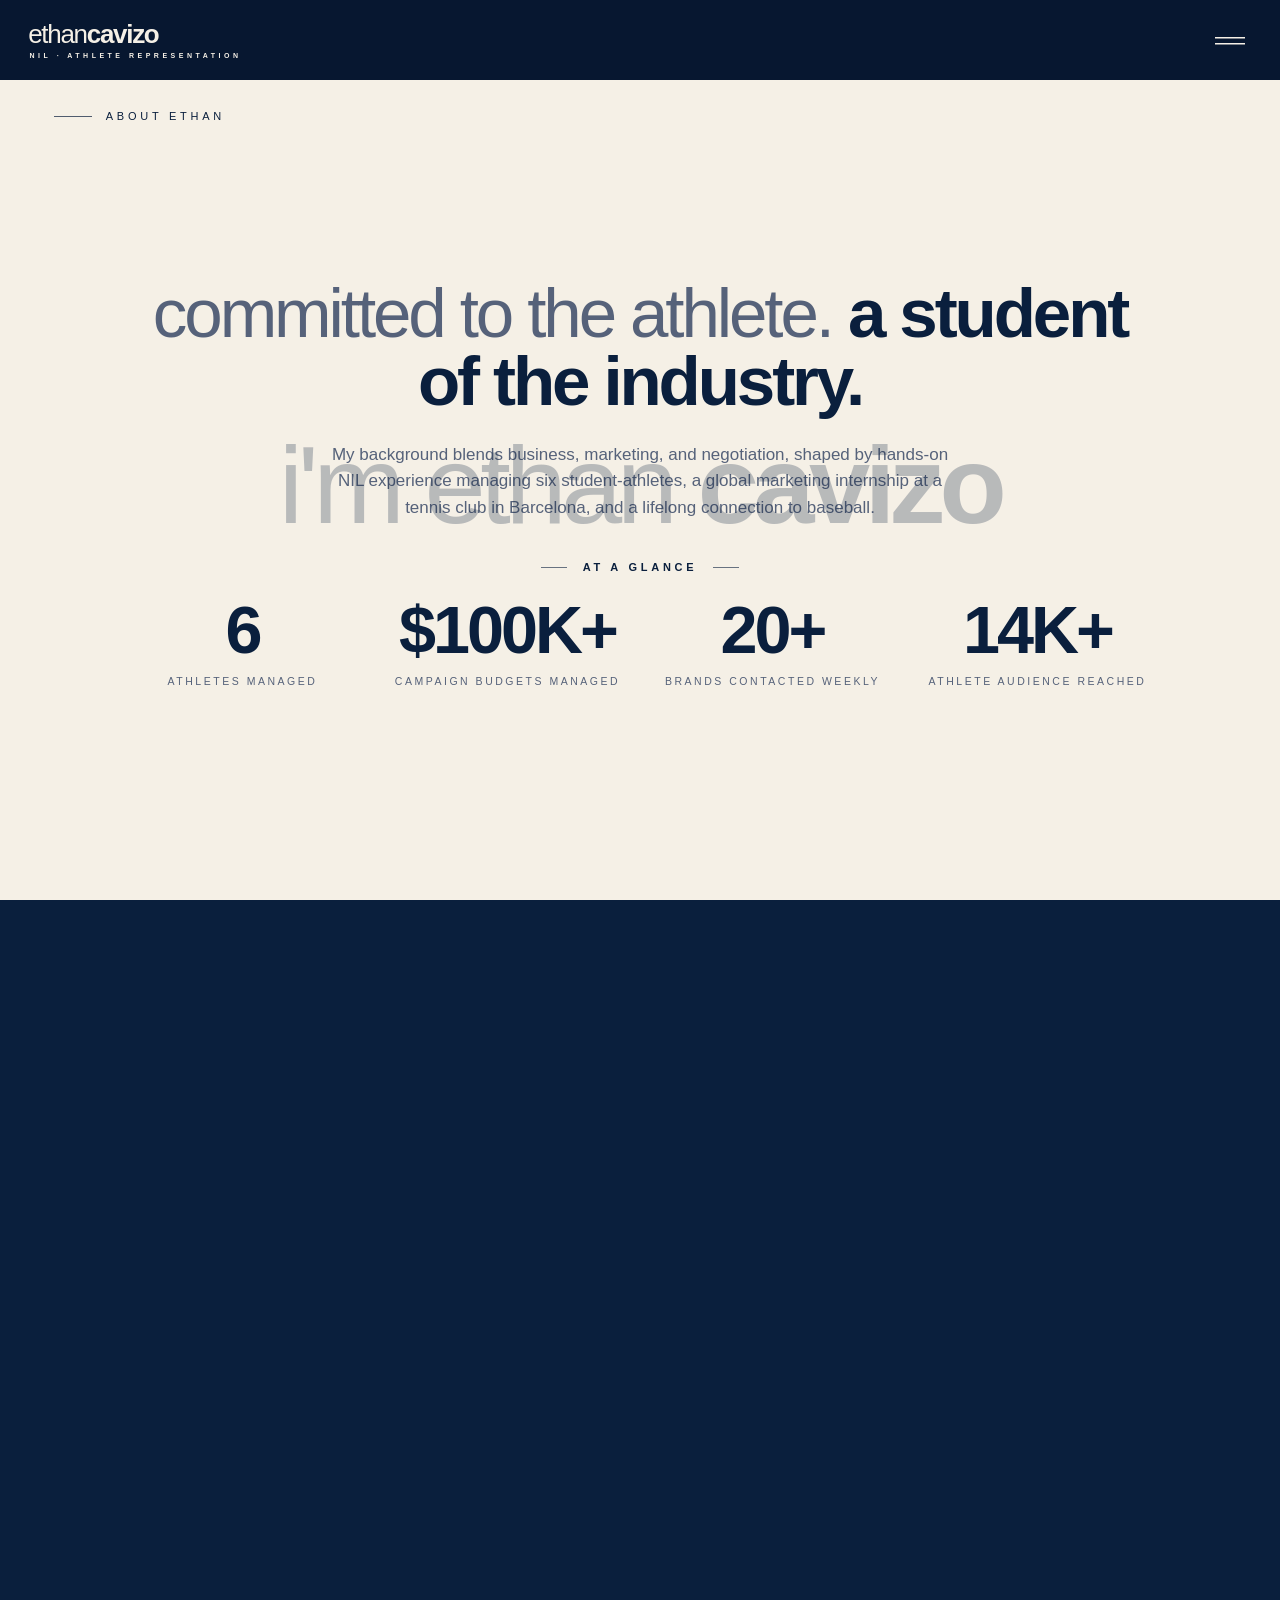
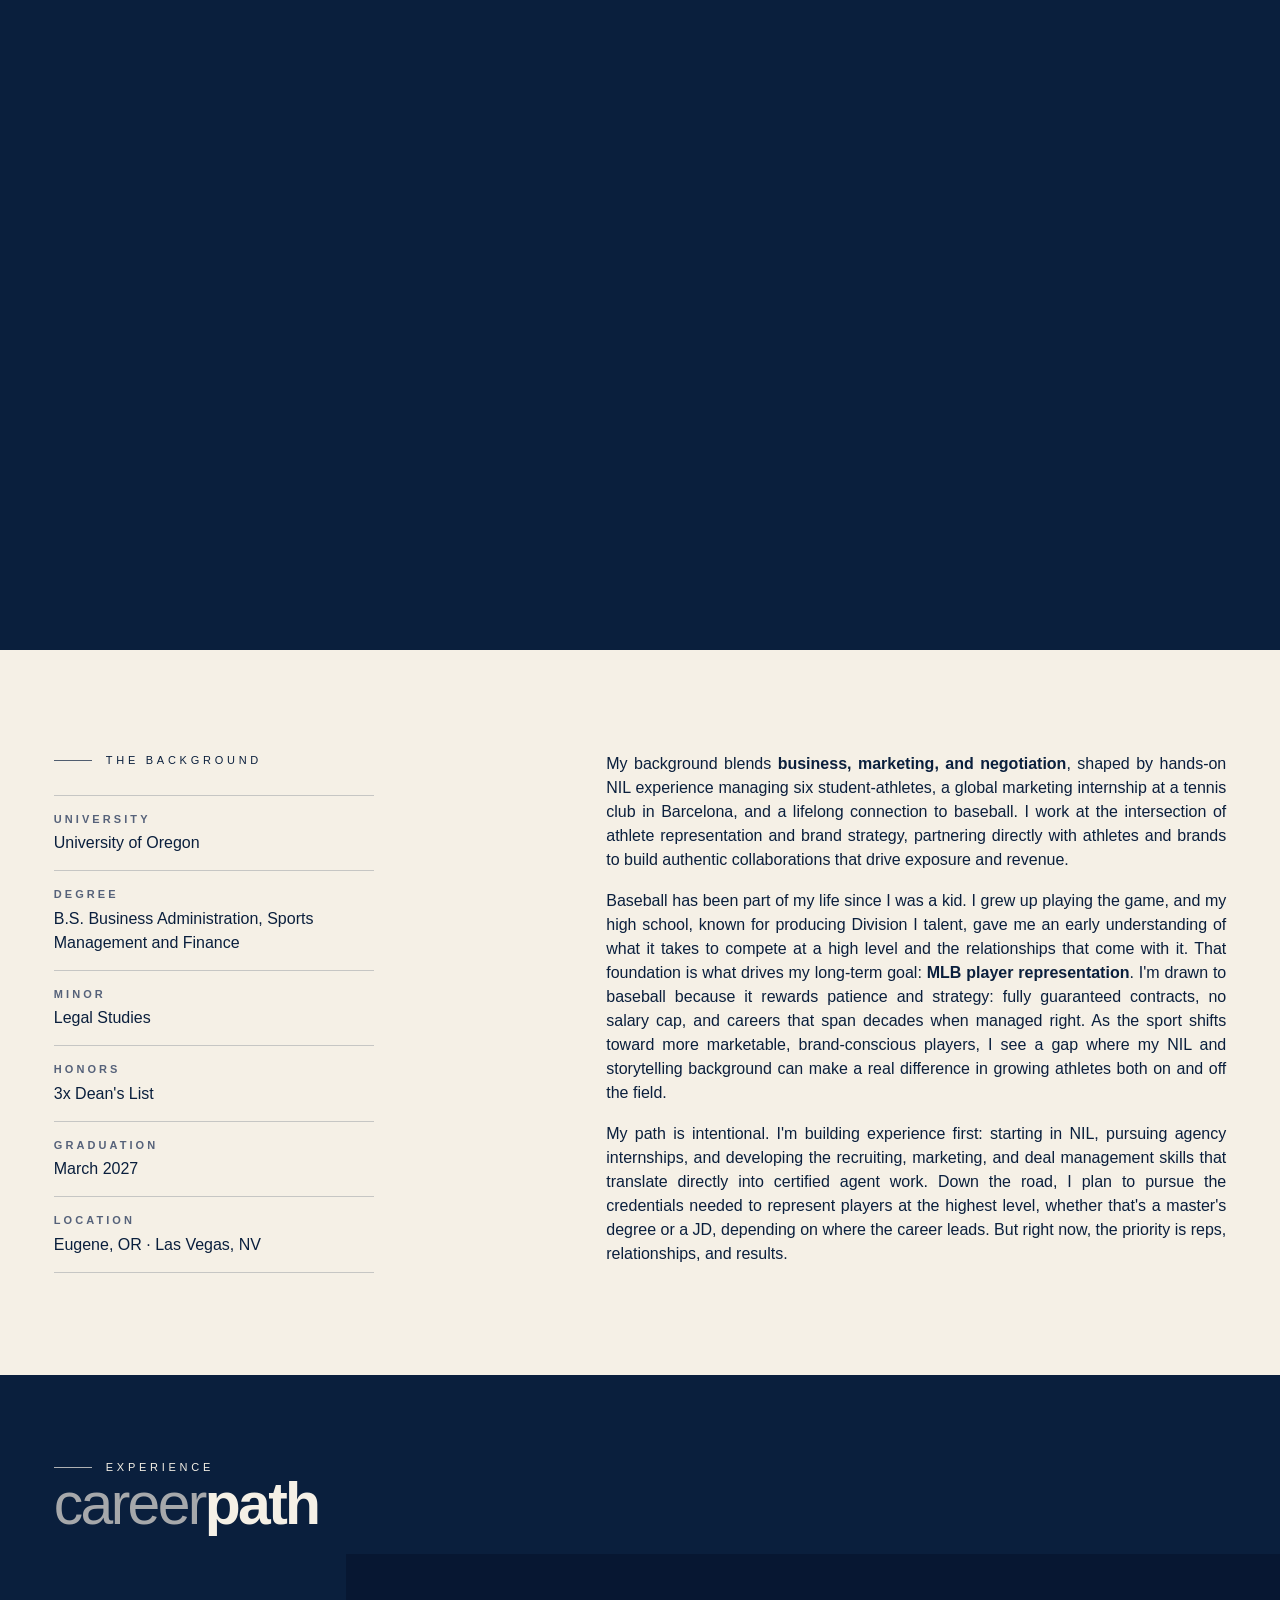
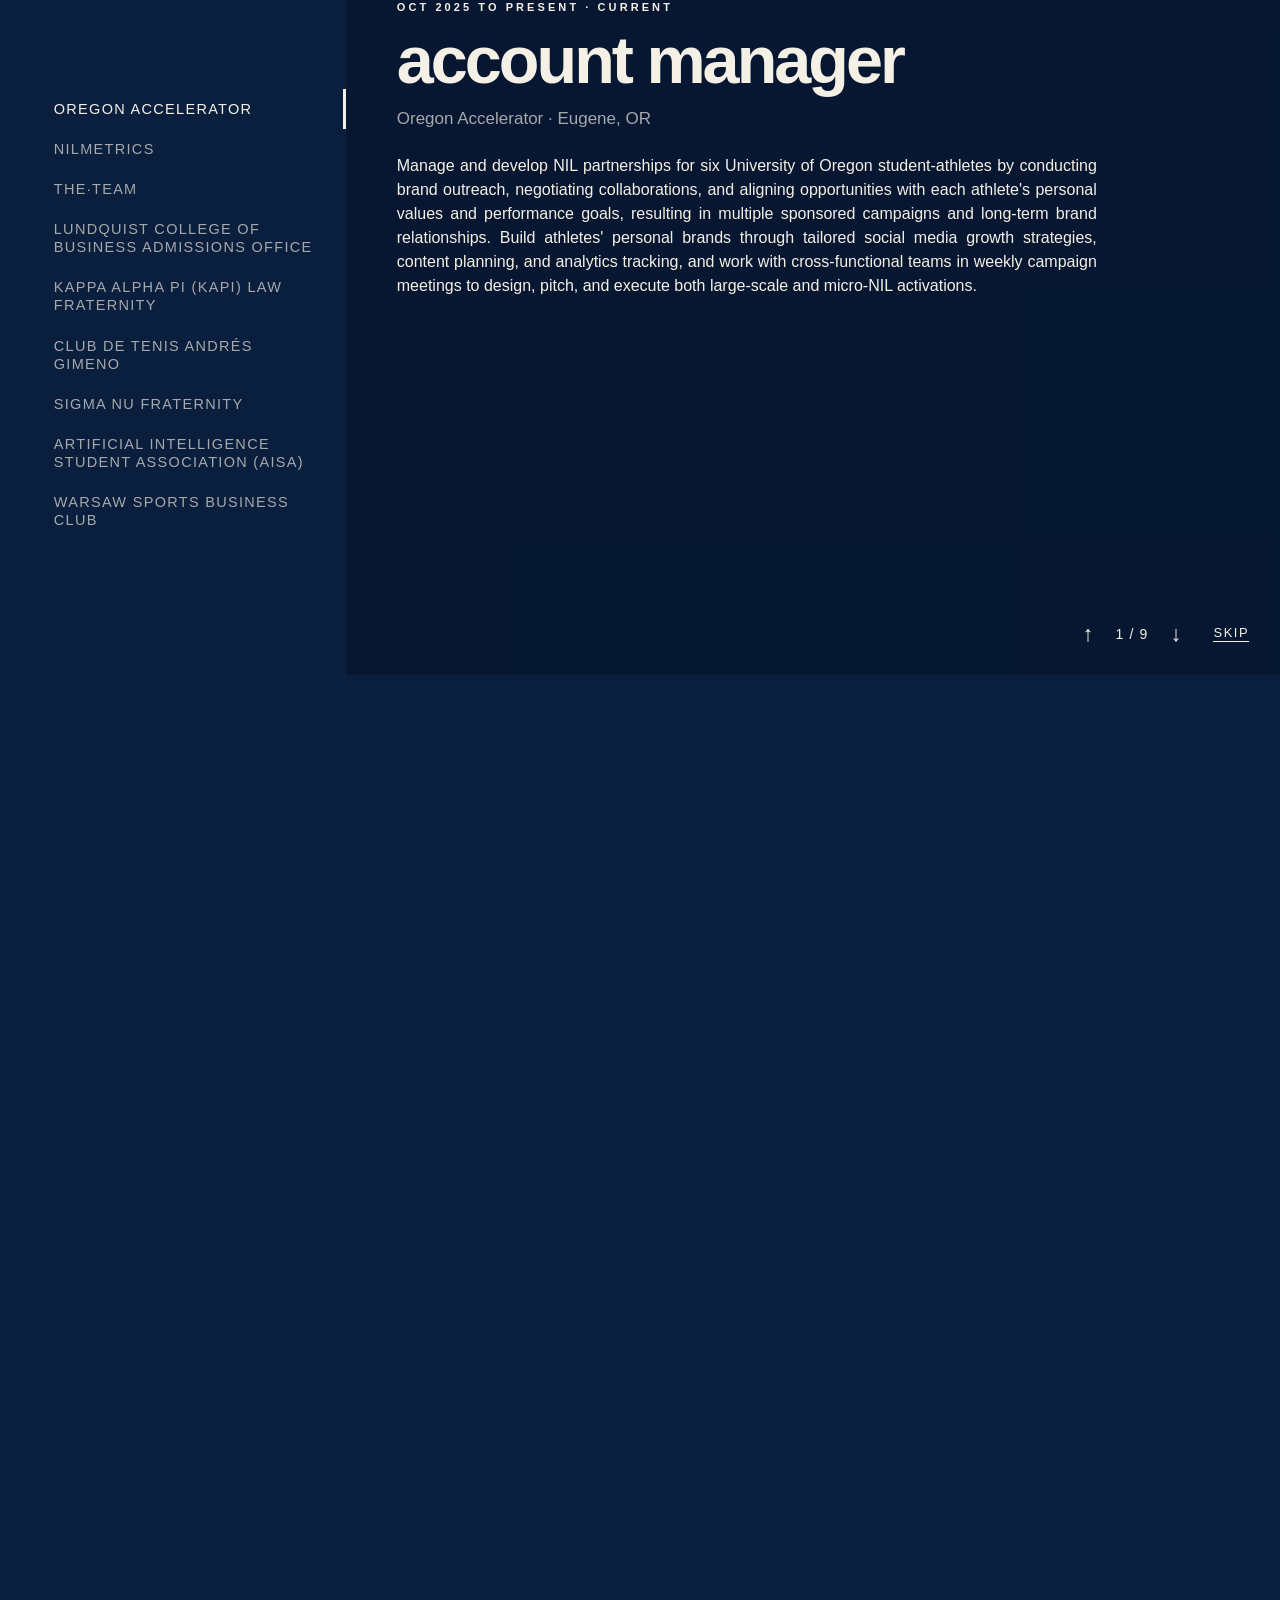
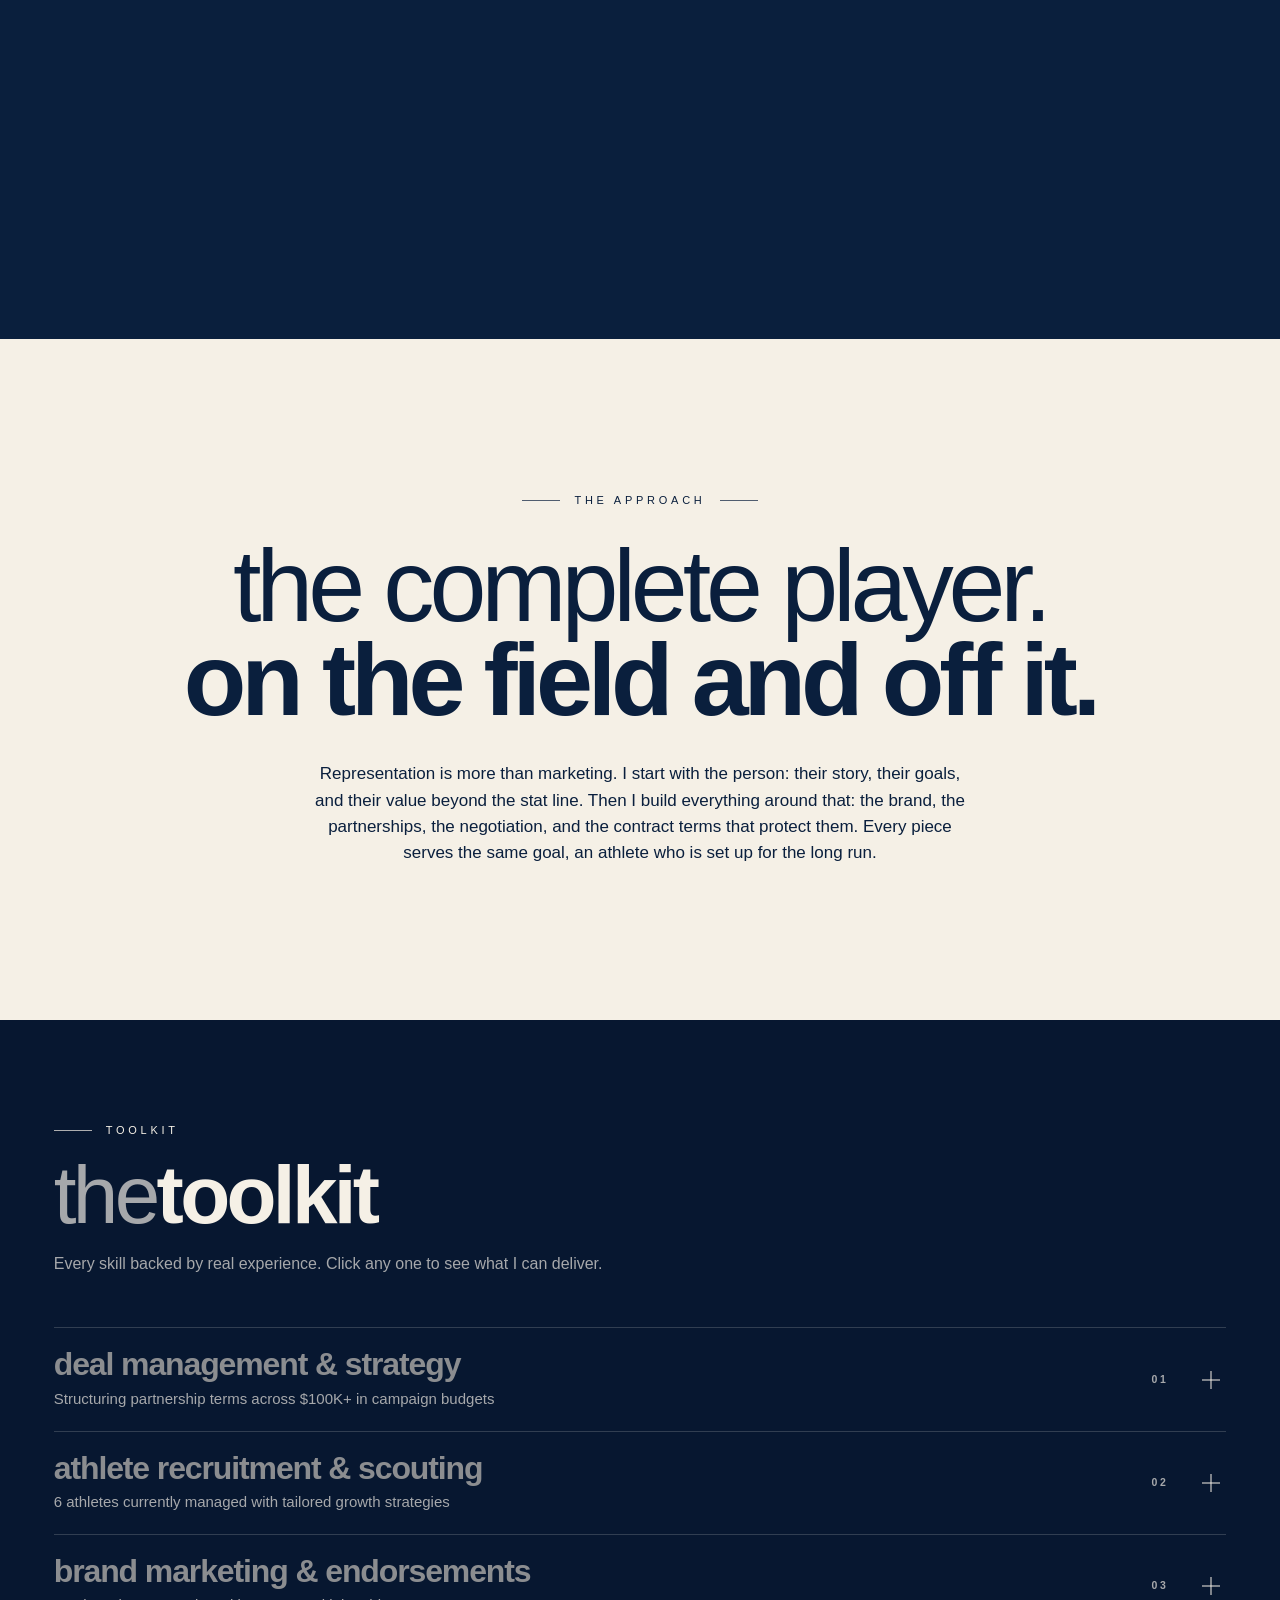
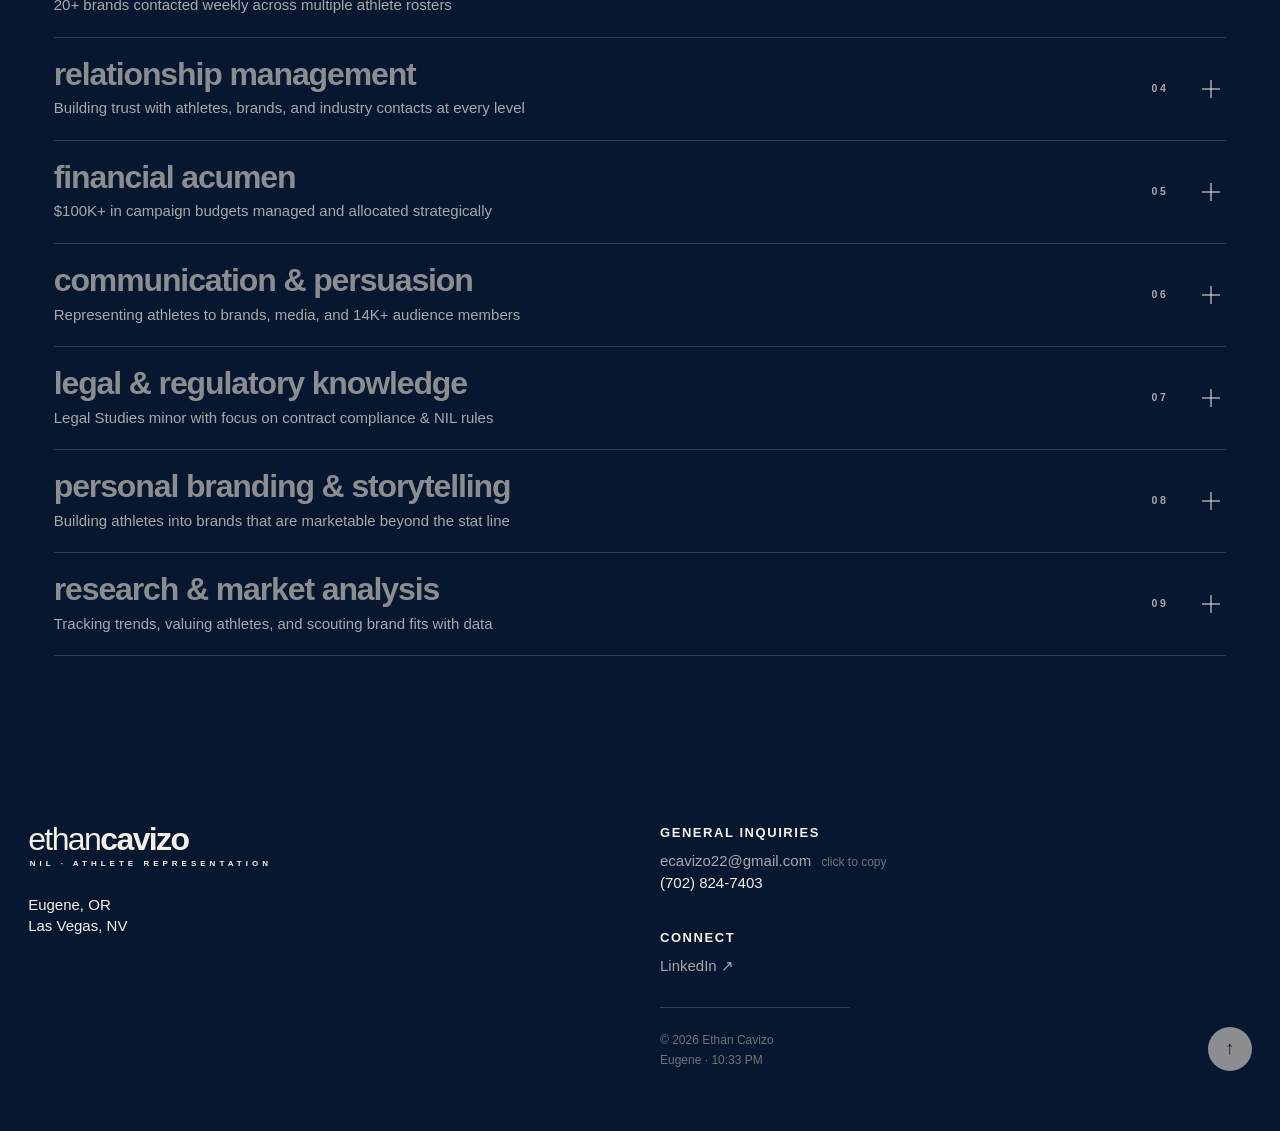
==== about.html @ 5de239a9 "Add files via upload" ====
<!DOCTYPE html>
<html lang="en">
<head>
<meta charset="UTF-8">
<meta name="viewport" content="width=device-width, initial-scale=1.0">
<title>About | Ethan Cavizo</title>
<meta name="description" content="Background, experience and toolkit of Ethan Cavizo: NIL, brand partnerships and a path toward MLB player representation.">
<link rel="stylesheet" href="css/style.css?v=23">
</head>
<body data-page="about">

<main>
  <!-- pinned intro: statement, then headline + numbers -->
  <section class="pin" id="intro">
    <div class="pin-stage cream">
      <div class="eyebrow">About Ethan</div>
      <div class="pin-a" aria-hidden="true">i'm ethan <b>cavizo</b></div>
      <div class="pin-b">
        <h1>committed to the athlete. <b>a&nbsp;student of the industry.</b></h1>
        <p>My background blends business, marketing, and negotiation, shaped by hands-on NIL experience managing six student-athletes, a global marketing internship at a tennis club in Barcelona, and a lifelong connection to baseball.</p>
        <div class="rule-label">At a glance</div>
        <div class="counters">
          <div><b data-count="6">6</b><span>Athletes managed</span></div>
          <div><b data-count="$100K+">$100K+</b><span>Campaign budgets managed</span></div>
          <div><b data-count="20+">20+</b><span>Brands contacted weekly</span></div>
          <div><b data-count="14K+">14K+</b><span>Athlete audience reached</span></div>
        </div>
      </div>
    </div>
  </section>

  <section class="sec cream" id="background">
    <div class="wrap story">
      <div>
        <div class="eyebrow">The background</div>
        <dl class="details">
          <div><dt>University</dt><dd>University of Oregon</dd></div>
          <div><dt>Degree</dt><dd>B.S. Business Administration, Sports Management and Finance</dd></div>
          <div><dt>Minor</dt><dd>Legal Studies</dd></div>
          <div><dt>Honors</dt><dd>3x Dean's List</dd></div>
          <div><dt>Graduation</dt><dd>March 2027</dd></div>
          <div><dt>Location</dt><dd>Eugene, OR · Las Vegas, NV</dd></div>
        </dl>
      </div>
      <div class="prose rv">
        <p>My background blends <strong>business, marketing, and negotiation</strong>, shaped by hands-on NIL experience managing six student-athletes, a global marketing internship at a tennis club in Barcelona, and a lifelong connection to baseball. I work at the intersection of athlete representation and brand strategy, partnering directly with athletes and brands to build authentic collaborations that drive exposure and revenue.</p>
        <p>Baseball has been part of my life since I was a kid. I grew up playing the game, and my high school, known for producing Division I talent, gave me an early understanding of what it takes to compete at a high level and the relationships that come with it. That foundation is what drives my long-term goal: <strong>MLB player representation</strong>. I'm drawn to baseball because it rewards patience and strategy: fully guaranteed contracts, no salary cap, and careers that span decades when managed right. As the sport shifts toward more marketable, brand-conscious players, I see a gap where my NIL and storytelling background can make a real difference in growing athletes both on and off the field.</p>
        <p>My path is intentional. I'm building experience first: starting in NIL, pursuing agency internships, and developing the recruiting, marketing, and deal management skills that translate directly into certified agent work. Down the road, I plan to pursue the credentials needed to represent players at the highest level, whether that's a master's degree or a JD, depending on where the career leads. But right now, the priority is reps, relationships, and results.</p>
      </div>
    </div>
  </section>

  <!-- career path: scroll-through panel on wide screens, plain list on phones -->
  <section class="sec" id="experience">
    <div id="xp-host"></div>
    <div class="wrap">
      <div class="sec-top" id="xp-head"><div><div class="eyebrow">Experience</div><h2 class="title">career<b>path</b></h2></div></div>
      <ol class="xp">
        <li>
          <time>Oct 2025 to present</time>
          <div>
            <h3>Account Manager <span class="now">Current</span></h3>
            <div class="org">Oregon Accelerator · Eugene, OR</div>
            <p>Manage and develop NIL partnerships for six University of Oregon student-athletes by conducting brand outreach, negotiating collaborations, and aligning opportunities with each athlete's personal values and performance goals, resulting in multiple sponsored campaigns and long-term brand relationships. Build athletes' personal brands through tailored social media growth strategies, content planning, and analytics tracking, and work with cross-functional teams in weekly campaign meetings to design, pitch, and execute both large-scale and micro-NIL activations.</p>
          </div>
        </li>
        <li>
          <time>Oct 2026 to present</time>
          <div>
            <h3>Account Executive <span class="now">Current</span></h3>
            <div class="org">NILmetrics · Remote</div>
            <p>Lead the sales side of the business: prospecting target customers, running discovery calls, and delivering tailored pitches that connect the platform to each prospect's NIL goals. Negotiate pricing and package terms by structuring options around each prospect's budget and needs while defending the value behind the price. Capture objections, feature requests, and feedback from sales calls and turn them into specific recommendations for the product.</p>
          </div>
        </li>
        <li>
          <time>Jun to Aug 2026</time>
          <div>
            <h3>NIL Coordinator, Football</h3>
            <div class="org">THE·TEAM · Las Vegas, NV</div>
            <p>Sourced and vetted brand partnership opportunities for NIL and marketing deals by researching target companies and identifying alignment with athlete personas. Supported football recruiting by drafting and coordinating outreach to prospects and their families. Assisted agents with backend research and prep, including scouting college programs and compiling NFL depth charts, to inform recruiting and representation decisions.</p>
          </div>
        </li>
        <li>
          <time>Sep 2025 to present</time>
          <div>
            <h3>Lead Lundquist Ambassador <span class="now">Current</span></h3>
            <div class="org">Lundquist College of Business Admissions Office · Eugene, OR</div>
            <p>Lead campus tours and information sessions for prospective students and families, presenting on Lundquist programs, admissions pathways, and student life. Represent the college at admissions and outreach events, answering academic and career questions and sharing firsthand student experience. Work with the admissions and student engagement team on recruitment initiatives and event logistics.</p>
          </div>
        </li>
        <li>
          <time>Aug 2025 to Mar 2026</time>
          <div>
            <h3>Finance Chair, Co-VP of Finance</h3>
            <div class="org">Kappa Alpha Pi (KAPi) Law Fraternity · now Member</div>
            <p>Directed and safeguarded chapter finances by establishing the annual budget, opening and managing the organization's bank account, and monitoring all income and expenses. Streamlined dues and reimbursements, maintaining 100% collection from members. Prepared and presented detailed financial reports at meetings to support leadership decisions.</p>
          </div>
        </li>
        <li>
          <time>Jul to Aug 2025</time>
          <div>
            <h3>Marketing Team Intern</h3>
            <div class="org">Club de Tenis Andrés Gimeno · Barcelona, Spain</div>
            <p>Curated multimedia content with the Club's marketing team and analyzed performance metrics to grow Instagram and TikTok engagement. Revitalized the Club's brochures, posters, and digital graphics with the design staff for a more recognizable brand image. Facilitated event promotion and sponsor outreach using social media campaigns, targeted emails, and SEO tactics.</p>
          </div>
        </li>
        <li>
          <time>Member</time>
          <div>
            <h3>Brother</h3>
            <div class="org">Sigma Nu Fraternity</div>
            <p>Active member of Sigma Nu, developing leadership, brotherhood, and professional networking skills within a values-driven fraternity community.</p>
          </div>
        </li>
        <li>
          <time>Member</time>
          <div>
            <h3>Member</h3>
            <div class="org">Artificial Intelligence Student Association (AISA)</div>
            <p>Exploring the intersection of artificial intelligence and the sports industry, staying current on emerging technologies that are reshaping athlete analytics, fan engagement, and brand strategy.</p>
          </div>
        </li>
        <li>
          <time>Member</time>
          <div>
            <h3>Member</h3>
            <div class="org">Warsaw Sports Business Club</div>
            <p>Member of the Warsaw Sports Business Club at the University of Oregon.</p>
          </div>
        </li>
      </ol>
    </div>
  </section>

  <!-- statement band -->
  <section class="band cream" id="approach">
    <div class="wrap">
      <div class="eyebrow">The approach</div>
      <h2>the complete player. <b>on the field and off it.</b></h2>
      <p>Representation is more than marketing. I start with the person: their story, their goals, and their value beyond the stat line. Then I build everything around that: the brand, the partnerships, the negotiation, and the contract terms that protect them. Every piece serves the same goal, an athlete who is set up for the long run.</p>
    </div>
  </section>

  <section class="sec panel-bg" id="toolkit">
    <div class="wrap">
      <div class="sec-top rv">
        <div class="eyebrow">Toolkit</div>
        <h2 class="title">the<b>toolkit</b></h2>
        <p>Every skill backed by real experience. Click any one to see what I can deliver.</p>
      </div>
      <ul class="work acc">
        <li><button class="row" aria-expanded="false"><div><h3>Deal management & strategy</h3><p>Structuring partnership terms across $100K+ in campaign budgets</p></div><span class="tag">01</span><span class="pm" aria-hidden="true"></span></button><div class="panel"><div><div class="panel-in"><div class="prose">I manage brand deals on behalf of student-athletes, from initial outreach to final terms. This includes scoping deliverables, setting compensation, aligning timelines, and ensuring every deal reflects the athlete's <strong>personal brand and values</strong>. At Oregon Accelerator, I've learned that the best deals aren't just about the dollar amount. They're about building partnerships that both sides want to repeat.</div></div></div></div></li>
        <li><button class="row" aria-expanded="false"><div><h3>Athlete recruitment & scouting</h3><p>6 athletes currently managed with tailored growth strategies</p></div><span class="tag">02</span><span class="pm" aria-hidden="true"></span></button><div class="panel"><div><div class="panel-in"><div class="prose">I identify and evaluate student-athletes based on their <strong>marketability, audience engagement, and brand potential</strong>, not just their stats. Growing up playing baseball and attending a high school known for producing D1 talent gave me an early eye for what makes an athlete compelling to brands. I assess social metrics, content quality, and personal narrative to build a roster of athletes I can genuinely grow.</div></div></div></div></li>
        <li><button class="row" aria-expanded="false"><div><h3>Brand marketing & endorsements</h3><p>20+ brands contacted weekly across multiple athlete rosters</p></div><span class="tag">03</span><span class="pm" aria-hidden="true"></span></button><div class="panel"><div><div class="panel-in"><div class="prose">I run outreach to local and national brands, pitching athlete partnerships that are <strong>authentic and results-driven</strong>. This means researching brand fit, crafting personalized pitch decks, and following up persistently. I've activated campaigns with brands like Cluckin Dog, IGYB, and BCKR, each tailored to the athlete's audience and the brand's goals. My Barcelona internship added an international marketing lens to this skillset.</div></div></div></div></li>
        <li><button class="row" aria-expanded="false"><div><h3>Relationship management</h3><p>Building trust with athletes, brands, and industry contacts at every level</p></div><span class="tag">04</span><span class="pm" aria-hidden="true"></span></button><div class="panel"><div><div class="panel-in"><div class="prose">Representation is a relationship business. I invest time in understanding each athlete's goals, values, and personality, then I become their advocate. With brands, I focus on <strong>long-term partnerships over one-off deals</strong>. I maintain consistent communication, deliver on promises, and make sure every interaction builds credibility for the athlete and for me. This extends to my network of D1 athletes, coaches, and industry professionals I've built over the years.</div></div></div></div></li>
        <li><button class="row" aria-expanded="false"><div><h3>Financial acumen</h3><p>$100K+ in campaign budgets managed and allocated strategically</p></div><span class="tag">05</span><span class="pm" aria-hidden="true"></span></button><div class="panel"><div><div class="panel-in"><div class="prose">As Co-VP of Finance for KAPi and an Account Manager handling real budgets, I understand how money moves in organizations. I manage campaign budgets, track ROI on partnerships, and ensure athletes are <strong>compensated fairly</strong> for their value. My Finance major gives me the analytical foundation, while hands-on budget management at Oregon Accelerator gives me the practical edge. I'm drawn to baseball specifically because fully guaranteed contracts and no salary cap reward agents who think long-term.</div></div></div></div></li>
        <li><button class="row" aria-expanded="false"><div><h3>Communication & persuasion</h3><p>Representing athletes to brands, media, and 14K+ audience members</p></div><span class="tag">06</span><span class="pm" aria-hidden="true"></span></button><div class="panel"><div><div class="panel-in"><div class="prose">Whether I'm pitching a brand on a partnership, leading campus tours as a Lundquist Ambassador, or presenting campaign results to stakeholders, <strong>clear, confident communication</strong> is at the center of everything I do. I know how to frame value, read a room, and adapt my message to the audience. As a Lead Lundquist Ambassador, I've sharpened my public speaking and storytelling skills in high-stakes settings with prospective students and their families.</div></div></div></div></li>
        <li><button class="row" aria-expanded="false"><div><h3>Legal & regulatory knowledge</h3><p>Legal Studies minor with focus on contract compliance & NIL rules</p></div><span class="tag">07</span><span class="pm" aria-hidden="true"></span></button><div class="panel"><div><div class="panel-in"><div class="prose">My Legal Studies minor gives me a working understanding of <strong>contract law, compliance, and regulatory frameworks</strong> that govern athlete representation. I stay current on NCAA NIL policies, state-level regulations, and the evolving legal landscape around athlete compensation. This foundation will be critical as I move toward agent certification, and potentially a JD, to represent players at the professional level.</div></div></div></div></li>
        <li><button class="row" aria-expanded="false"><div><h3>Personal branding & storytelling</h3><p>Building athletes into brands that are marketable beyond the stat line</p></div><span class="tag">08</span><span class="pm" aria-hidden="true"></span></button><div class="panel"><div><div class="panel-in"><div class="prose">Branding is one part of building <strong>the complete player</strong>. I focus on uncovering what makes each athlete unique (their background, personality, interests, and values) then translate that into a brand narrative that resonates with fans and attracts sponsors. I've run creative campaigns like the Women Empowerment Campaign and Valentine's Day Event that showcase athletes as people, not just performers. When the story is right, the deals follow.</div></div></div></div></li>
        <li><button class="row" aria-expanded="false"><div><h3>Research & market analysis</h3><p>Tracking trends, valuing athletes, and scouting brand fits with data</p></div><span class="tag">09</span><span class="pm" aria-hidden="true"></span></button><div class="panel"><div><div class="panel-in"><div class="prose">I built the <strong>Outreach Tracker</strong> system at Oregon Accelerator to organize brand research, track outreach progress, and analyze response rates. I study engagement metrics, audience demographics, and market trends to determine which brands are the best fit for each athlete. I also monitor the NIL landscape and sports industry shifts, knowledge I plan to bring into blogging about baseball at the college and professional level.</div></div></div></div></li>
      </ul>
    </div>
  </section>
</main>

<script src="js/data.js?v=23"></script>
<script src="js/site.js?v=23"></script>
</body>
</html>
---- css/style.css ----
:root {
  --bg: #0A1F3D;
  --deep: #071730;
  --cream: #F5F0E6;
  --panel: #071730;
  --ink: #F5F0E6;
  --grey: #a6a8ab;
  --dim: #6f7276;
  --line: rgba(245, 240, 230, .18);
  --wrap: 1320px;
  --pad: clamp(18px, 4.2vw, 64px);
  --font: "Helvetica Neue", Helvetica, Arial, sans-serif;
}

* { box-sizing: border-box; margin: 0; padding: 0; }
html { scroll-behavior: smooth; -webkit-text-size-adjust: 100%; background: var(--bg); }
body {
  background: var(--bg); color: var(--ink);
  font-family: var(--font); font-size: 16px; line-height: 1.5; font-weight: 400;
  -webkit-font-smoothing: antialiased;
}
::selection { background: var(--ink); color: var(--bg); }
img { max-width: 100%; display: block; }
a { color: inherit; text-decoration: none; }
button { font: inherit; color: inherit; background: none; border: 0; cursor: pointer; }
:focus-visible { outline: 1px solid var(--ink); outline-offset: 4px; }

.wrap { max-width: var(--wrap); margin: 0 auto; padding: 0 var(--pad); position: relative; }

/* fixed photo behind inner pages */
body:not([data-page="home"])::before {
  content: ""; position: fixed; inset: 0; z-index: 0; pointer-events: none;
  background: url(../assets/img1.jpg) 82% 18% / auto 150% no-repeat;
  opacity: .3;
}
body:not([data-page="home"])::after {
  content: ""; position: fixed; inset: 0; z-index: 0; pointer-events: none;
  background: linear-gradient(90deg, var(--bg) 0%, rgba(7, 23, 48, .86) 42%, rgba(7, 23, 48, .35) 100%);
}
main, .foot { position: relative; z-index: 1; }

/* ---------- type ---------- */
.title { font-weight: 300; font-size: clamp(42px, 6.4vw, 84px); letter-spacing: -0.045em; line-height: .95; text-transform: lowercase; color: var(--grey); }
.title b { font-weight: 700; color: var(--ink); }
h3 { font-weight: 700; letter-spacing: -0.02em; line-height: 1.05; }
.label { font-size: 11px; font-weight: 700; letter-spacing: .28em; text-transform: uppercase; color: var(--ink); }
.prose { color: var(--ink); font-size: 16px; line-height: 1.5; }
.prose p + p { margin-top: 1.05em; }
.prose strong { font-weight: 700; }
@media (min-width: 721px) { .prose, .lede { text-align: justify; } }
.lede { max-width: 440px; font-size: 16px; }

.link { color: var(--grey); border-bottom: 1px solid var(--line); padding-bottom: 2px; transition: color .2s, border-color .2s; }
.link:hover, a:hover > .link { color: var(--ink); border-color: var(--ink); }
.arrow::after { content: " \2192"; white-space: nowrap; }
.ext::after { content: " \2197"; font-size: .85em; }
.btn { display: inline-block; font-size: 11px; font-weight: 700; letter-spacing: .28em; text-transform: uppercase; padding: 15px 22px; border: 1px solid var(--ink); transition: background .2s, color .2s; }
.btn:hover { background: var(--ink); color: var(--bg); }

/* ---------- header + menu ---------- */
.site-head {
  position: fixed; top: 0; left: 0; right: 0; z-index: 70;
  display: flex; justify-content: space-between; align-items: center;
  padding: 18px clamp(16px, 2.2vw, 30px);
  transition: background .3s;
}
.site-head.scrolled { background: linear-gradient(rgba(7, 23, 48, .96) 25%, rgba(7, 23, 48, 0)); }
.brand { font-size: 26px; font-weight: 300; letter-spacing: -0.05em; line-height: 1; text-transform: lowercase; transition: opacity .3s; }
.brand b { font-weight: 700; }
.brand small, .hero-brand small, .nav-brand small { display: block; font-size: 7px; font-weight: 700; letter-spacing: .5em; text-transform: uppercase; margin-top: 5px; padding-left: .2em; }
body[data-page="home"] .site-head:not(.scrolled) .brand { opacity: 0; pointer-events: none; }
.menu-open .site-head .brand { opacity: 0 !important; }

.menu-btn { width: 44px; height: 44px; display: flex; flex-direction: column; align-items: center; justify-content: center; gap: 5px; }
.menu-btn span { display: block; width: 30px; height: 1px; background: var(--ink); box-shadow: 0 1px 0 rgba(245, 240, 230, .5); transition: transform .25s; }
.menu-open .menu-btn span:first-child { transform: translateY(3px) rotate(45deg); }
.menu-open .menu-btn span:last-child { transform: translateY(-3px) rotate(-45deg); }

.nav {
  position: fixed; inset: 0; z-index: 65; background: var(--deep); overflow-y: auto;
  padding: 34px var(--pad) 48px;
  opacity: 0; visibility: hidden; transition: opacity .3s, visibility .3s;
}
.menu-open .nav { opacity: 1; visibility: visible; }
.menu-open { overflow: hidden; }
.nav-brand { text-align: center; font-size: clamp(34px, 4.4vw, 52px); font-weight: 300; letter-spacing: -0.05em; line-height: 1; text-transform: lowercase; margin-bottom: clamp(40px, 8vh, 90px); }
.nav-brand b { font-weight: 700; }
.nav-brand small { font-size: 9px; margin-top: 9px; }
.nav-cols { display: grid; grid-template-columns: repeat(4, auto); justify-content: space-between; gap: 40px 32px; max-width: var(--wrap); margin: 0 auto; }
.nav-cols h4 { font-size: 11px; font-weight: 700; letter-spacing: .28em; text-transform: uppercase; margin-bottom: 18px; }
.nav-cols a { display: block; font-size: clamp(22px, 2.3vw, 30px); font-weight: 700; letter-spacing: -0.01em; line-height: 1.42; text-transform: lowercase; color: #8b8d90; transition: color .15s, padding .2s; }
.nav-cols a:hover { color: var(--ink); padding-left: 6px; }
.nav-cols a.sm { font-size: 12px; font-weight: 400; margin-top: 12px; }
@media (max-width: 900px) { .nav-cols { grid-template-columns: 1fr 1fr; justify-content: start; } }
@media (max-width: 520px) { .nav-cols { grid-template-columns: 1fr; } }

/* ---------- home hero ---------- */
.hero { position: relative; height: 100vh; height: 100svh; min-height: 560px; overflow: hidden; background: #000; }
.hero-bg { position: absolute; inset: 0; width: 100%; height: 100%; object-fit: cover; object-position: 50% 21%; opacity: .62; animation: drift 24s ease-in-out infinite alternate; }
@keyframes drift { from { transform: scale(1.02); } to { transform: scale(1.12) translateY(-1.5%); } }
.hero::after { content: ""; position: absolute; inset: 0; background: linear-gradient(rgba(0, 0, 0,.55), rgba(0, 0, 0,.05) 35%, rgba(0, 0, 0,.1) 65%, rgba(0, 0, 0,.8)); pointer-events: none; }
.hero > *:not(.hero-bg) { position: absolute; z-index: 2; left: 0; right: 0; text-align: center; }
.hero-brand { top: 30px; font-size: clamp(40px, 5.4vw, 66px); font-weight: 300; letter-spacing: -0.055em; line-height: 1; text-transform: lowercase; }
.hero-brand b { font-weight: 700; }
.hero-brand small { font-size: clamp(8px, .8vw, 10px); margin-top: 10px; }
.tagline { top: 48%; transform: translateY(-50%); font-size: clamp(12px, 1.55vw, 23px); font-weight: 700; letter-spacing: .62em; text-transform: uppercase; padding: 0 16px 0 calc(16px + .62em); line-height: 2; }
.hero-links { bottom: 22px; display: flex; justify-content: center; gap: clamp(18px, 2.2vw, 30px); }
.hero-links a { font-size: clamp(22px, 2vw, 28px); font-weight: 700; letter-spacing: -0.02em; text-transform: lowercase; color: rgba(245, 240, 230, .62); transition: color .2s; }
.hero-links a:hover { color: var(--ink); }
@media (max-width: 720px) { .tagline { letter-spacing: .4em; padding-left: calc(16px + .4em); font-size: 13px; } }
@media (prefers-reduced-motion: reduce) { .hero-bg { animation: none; } }

/* ---------- sections ---------- */
.sec { padding: clamp(56px, 8vw, 120px) 0; }
.sec.panel-bg { background: var(--panel); }
.sec-head { display: flex; justify-content: space-between; align-items: flex-end; gap: 24px; flex-wrap: wrap; margin-bottom: clamp(24px, 3.4vw, 44px); }

.intro { display: grid; grid-template-columns: minmax(0, 460px) 1fr; gap: clamp(32px, 8vw, 140px); align-items: start; }
.intro .title { margin-bottom: 26px; }
.facts { display: grid; grid-template-columns: 1fr 1fr; border-top: 1px solid var(--line); }
.facts div { padding: 26px 0; border-bottom: 1px solid var(--line); }
.facts b { display: block; font-size: clamp(38px, 5vw, 68px); font-weight: 700; letter-spacing: -0.045em; line-height: 1; }
.facts span { display: block; margin-top: 10px; font-size: 11px; font-weight: 700; letter-spacing: .24em; text-transform: uppercase; color: var(--grey); }
@media (max-width: 820px) { .intro { grid-template-columns: 1fr; } }

/* cream band */
.cream { --ink: #0A1F3D; --grey: #56627a; --dim: #7b8598; --line: rgba(10, 31, 61, .2); background: var(--cream); color: var(--ink); }
.cream ::selection { background: #0A1F3D; color: #F5F0E6; }

/* inner page head */
.page-head { padding: clamp(120px, 21vh, 170px) 0 clamp(20px, 3vw, 36px); }
.crumbs { font-size: 18px; text-transform: lowercase; color: var(--grey); margin-bottom: 14px; }
.crumbs a { transition: color .2s; }
.crumbs a:hover, .crumbs [aria-current] { color: var(--ink); }
.crumbs [aria-current] { font-weight: 700; }
.page-head .title { margin-bottom: 22px; }
.subnav, .filters { display: flex; flex-wrap: wrap; font-size: 15px; color: var(--grey); margin-bottom: 22px; max-width: 620px; line-height: 1.6; }
.subnav a, .chip { color: var(--grey); transition: color .2s; }
.subnav a:hover, .chip:hover { color: var(--ink); }
.subnav a + a::before, .chip + .chip::before { content: "/"; margin: 0 .45em; color: var(--grey); font-weight: 400; }
.chip[aria-pressed="true"] { color: var(--ink); font-weight: 700; }
.chip sup { display: none; }

/* ---------- work list ---------- */
.work { list-style: none; border-top: 1px solid var(--line); }
.work li { border-bottom: 1px solid var(--line); }
.work li[hidden] { display: none; }
.row { width: 100%; text-align: left; display: grid; grid-template-columns: 1fr auto 30px; gap: 6px 28px; align-items: center; padding: 20px 0; transition: padding .25s ease; }
.row:hover { padding-left: 10px; }
.row h3 { font-size: clamp(26px, 3.3vw, 44px); text-transform: lowercase; letter-spacing: -0.035em; color: #8b8d90; transition: color .2s; }
.row:hover h3, .open .row h3 { color: var(--ink); }
.row p { font-size: 15px; color: var(--grey); margin-top: 6px; max-width: 62ch; }
.row .tag, .row .soon { font-size: 10.5px; font-weight: 700; letter-spacing: .24em; text-transform: uppercase; color: var(--grey); white-space: nowrap; }
.row .soon { color: var(--dim); }
.row .pm { position: relative; width: 30px; height: 30px; }
.row .pm::before, .row .pm::after { content: ""; position: absolute; left: 50%; top: 50%; width: 18px; height: 1px; background: var(--ink); transform: translate(-50%, -50%); transition: transform .25s; }
.row .pm::after { transform: translate(-50%, -50%) rotate(90deg); }
.open .pm::after { transform: translate(-50%, -50%) rotate(0deg); }
.row .go { font-size: 22px; text-align: right; color: var(--grey); transition: transform .2s, color .2s; }
.row:hover .go { transform: translateX(6px); color: var(--ink); }

.panel { display: grid; grid-template-rows: 0fr; transition: grid-template-rows .35s ease; }
.open .panel { grid-template-rows: 1fr; }
.panel > div { overflow: hidden; }
.panel-in { display: grid; grid-template-columns: minmax(0, 620px) 240px; gap: clamp(28px, 6vw, 96px); padding: 6px 0 38px; }
.panel-links { display: flex; flex-direction: column; gap: 12px; align-items: flex-start; font-size: 15px; }
.panel-links span { font-size: 11px; font-weight: 700; letter-spacing: .28em; text-transform: uppercase; margin-bottom: 4px; }
.empty { padding: 40px 0; color: var(--grey); }
@media (max-width: 720px) {
  .row { grid-template-columns: 1fr 30px; }
  .row .tag, .row .soon { grid-column: 1; grid-row: 2; justify-self: start; white-space: normal; }
  .panel-in { grid-template-columns: 1fr; gap: 24px; }
}

/* ---------- athletes ---------- */
.roster { display: grid; grid-template-columns: repeat(3, 1fr); gap: clamp(28px, 3.4vw, 48px) clamp(14px, 2vw, 28px); }
.ath { text-align: left; display: block; }
.ath-img { aspect-ratio: 618 / 800; overflow: hidden; background: #fff; position: relative; }
.ath-img img { width: 100%; height: 100%; object-fit: cover; object-position: top; filter: brightness(.82); transition: transform .6s cubic-bezier(.2,.7,.2,1), filter .3s; }
.ath:hover .ath-img img, .ath:focus-visible .ath-img img { transform: scale(1.03); filter: none; }
.ath h3 { font-size: clamp(22px, 2.2vw, 30px); text-transform: lowercase; letter-spacing: -0.03em; margin-top: 14px; color: #8b8d90; transition: color .2s; }
.ath:hover h3 { color: var(--ink); }
.ath small { display: block; margin-top: 4px; font-size: 13px; color: var(--grey); }
.strip { display: flex; gap: 18px; overflow-x: auto; scroll-snap-type: x proximity; scroll-padding: 0 var(--pad); padding: 0 var(--pad) 14px; margin: 0 calc(var(--pad) * -1); scrollbar-width: thin; scrollbar-color: #444 transparent; }
.strip .ath { flex: 0 0 min(260px, 64vw); scroll-snap-align: start; }
@media (max-width: 820px) { .roster { grid-template-columns: 1fr 1fr; } }
@media (max-width: 460px) { .roster { grid-template-columns: 1fr; } }

dialog.sheet { border: 0; padding: 0; margin: auto; background: var(--panel); color: var(--ink); width: min(960px, calc(100vw - 28px)); max-height: calc(100vh - 28px); overflow: auto; }
dialog.sheet::backdrop { background: rgba(7, 23, 48, .86); }
.sheet-in { display: grid; grid-template-columns: 1fr 1fr; }
.sheet-in > img { width: 100%; background: #fff; }
.sheet-info { padding: clamp(24px, 4vw, 46px); display: flex; flex-direction: column; gap: 6px; }
.sheet-info h2 { font-size: clamp(32px, 4vw, 48px); font-weight: 700; letter-spacing: -0.04em; line-height: 1; text-transform: lowercase; margin-top: 8px; }
.sheet-info small { color: var(--grey); font-size: 14px; }
.sheet-info dl { margin: 24px 0; border-top: 1px solid var(--line); }
.sheet-info dl div { display: flex; justify-content: space-between; align-items: baseline; padding: 13px 0; border-bottom: 1px solid var(--line); }
.sheet-info dt { font-size: 11px; font-weight: 700; letter-spacing: .24em; text-transform: uppercase; color: var(--grey); }
.sheet-info dd { font-weight: 700; font-size: 26px; letter-spacing: -0.03em; }
.sheet-close { position: sticky; top: 8px; float: right; margin: 8px 8px -52px 0; width: 44px; height: 44px; font-size: 26px; font-weight: 300; z-index: 2; line-height: 1; }
.sheet-nav { display: flex; gap: 22px; margin-top: auto; padding-top: 22px; font-size: 14px; color: var(--grey); }
.sheet-nav button:hover { color: var(--ink); }
@media (max-width: 720px) { .sheet-in { grid-template-columns: 1fr; } }

/* ---------- about ---------- */
.about-grid { display: grid; grid-template-columns: minmax(0, 560px) minmax(0, 340px); justify-content: space-between; gap: clamp(32px, 6vw, 88px); align-items: start; }
.pull { font-weight: 300; font-size: clamp(26px, 3vw, 38px); letter-spacing: -0.035em; line-height: 1.08; text-transform: lowercase; text-align: left; color: var(--grey); margin-bottom: 26px; }
.pull mark { background: none; color: var(--ink); font-weight: 700; }
.details { position: sticky; top: 110px; border-top: 1px solid var(--line); }
.details div { padding: 15px 0; border-bottom: 1px solid var(--line); }
.details dt { font-size: 11px; font-weight: 700; letter-spacing: .28em; text-transform: uppercase; color: var(--grey); margin-bottom: 4px; }
@media (max-width: 820px) { .about-grid { grid-template-columns: 1fr; } .details { position: static; } }

.xp { list-style: none; border-top: 1px solid var(--line); }
.xp li { display: grid; grid-template-columns: 210px minmax(0, 640px); gap: 10px 40px; padding: 28px 0; border-bottom: 1px solid var(--line); }
.xp time { font-size: 11px; font-weight: 700; letter-spacing: .24em; text-transform: uppercase; color: var(--grey); padding-top: 9px; }
.xp h3 { font-size: clamp(22px, 2.6vw, 32px); text-transform: lowercase; letter-spacing: -0.03em; }
.xp .org { color: var(--grey); font-size: 15px; margin: 6px 0 10px; }
.xp p { font-size: 15.5px; }
@media (min-width: 721px) { .xp p { text-align: justify; } }
.xp .now { display: inline-block; font-size: 9.5px; font-weight: 700; letter-spacing: .24em; text-transform: uppercase; border: 1px solid var(--line); padding: 3px 8px 3px 10px; margin-left: 10px; vertical-align: middle; color: var(--grey); }
@media (max-width: 720px) { .xp li { grid-template-columns: 1fr; } .xp time { padding: 0; } }

.kit { display: grid; grid-template-columns: minmax(0, 400px) minmax(0, 560px); justify-content: space-between; gap: clamp(24px, 5vw, 72px); align-items: start; }
.kit-tabs { display: flex; flex-direction: column; align-items: flex-start; }
.kit-tabs button { text-align: left; font-size: clamp(20px, 2vw, 26px); font-weight: 700; letter-spacing: -0.02em; line-height: 1.5; text-transform: lowercase; color: #8b8d90; transition: color .15s, padding .2s; }
.kit-tabs button:hover { color: var(--ink); padding-left: 6px; }
.kit-tabs button[aria-selected="true"] { color: var(--ink); }
.kit-pane { position: sticky; top: 110px; }
.kit-pane h3 { font-size: clamp(26px, 3vw, 38px); text-transform: lowercase; letter-spacing: -0.035em; margin-bottom: 12px; text-align: left; }
.kit-pane .proof { font-size: 11px; font-weight: 700; letter-spacing: .22em; line-height: 1.7; text-transform: uppercase; text-align: left; color: var(--grey); margin-bottom: 18px; }
@media (max-width: 820px) {
  .kit { grid-template-columns: 1fr; }
  .kit-tabs { flex-direction: row; flex-wrap: wrap; }
  .kit-tabs button { font-size: 15px; font-weight: 400; padding: 0 !important; }
  .kit-tabs button + button::before { content: "/"; margin: 0 .45em; color: var(--grey); font-weight: 400; }
  .kit-tabs button[aria-selected="true"] { font-weight: 700; }
  .kit-pane { position: static; }
}

/* ---------- writing ---------- */
.post { display: grid; grid-template-columns: 1.15fr minmax(0, 440px); gap: clamp(24px, 5vw, 72px); align-items: center; }
.post-img { overflow: hidden; aspect-ratio: 16 / 9; }
.post-img img { width: 100%; height: 100%; object-fit: cover; filter: brightness(.8); transition: transform .7s cubic-bezier(.2,.7,.2,1), filter .3s; }
.post:hover .post-img img { transform: scale(1.04); filter: none; }
.post h3 { font-size: clamp(30px, 3.8vw, 52px); text-transform: lowercase; letter-spacing: -0.04em; margin: 14px 0 16px; }
@media (max-width: 720px) { .post { grid-template-columns: 1fr; } }

/* ---------- footer ---------- */
.foot { background: var(--panel); padding: clamp(44px, 5vw, 64px) 0 clamp(40px, 5vw, 60px); font-size: 15px; }
.foot .wrap { max-width: none; padding: 0 clamp(16px, 2.2vw, 30px); display: grid; grid-template-columns: 1fr 1fr; gap: 40px; }
.foot .brand { font-size: 32px; display: inline-block; margin-bottom: 26px; }
.foot .brand small { font-size: 8px; }
.foot ul { list-style: none; line-height: 1.45; }
.foot h4 { font-size: 13px; font-weight: 700; letter-spacing: .12em; text-transform: uppercase; margin: 0 0 8px; }
.foot h4:not(:first-child) { margin-top: 34px; }
.foot-col > a, .foot-col > button { display: block; text-align: left; color: var(--grey); line-height: 1.45; transition: color .2s; }
.foot-col > a:hover, .foot-col > button:hover { color: var(--ink); }
.foot-col i { font-style: normal; font-size: 12px; color: var(--dim); margin-left: 10px; }
.foot-base { margin-top: 30px; padding-top: 22px; border-top: 1px solid var(--line); max-width: 190px; font-size: 12px; color: var(--dim); line-height: 1.7; }
.to-top { position: absolute; right: clamp(16px, 2.2vw, 30px); bottom: 0; width: 44px; height: 44px; border-radius: 50%; background: #8b8d90; color: var(--deep); display: flex; align-items: center; justify-content: center; font-size: 18px; transition: background .2s; }
.to-top:hover { background: var(--ink); }
@media (max-width: 620px) { .foot .wrap { grid-template-columns: 1fr; } }

/* ---------- reveal ---------- */
.js .rv { opacity: 0; transform: translateY(14px); transition: opacity .5s ease, transform .5s cubic-bezier(.2,.7,.2,1); }
.js .rv.in { opacity: 1; transform: none; }
@media (prefers-reduced-motion: reduce) {
  html { scroll-behavior: auto; }
  .js .rv { opacity: 1; transform: none; }
  * { transition-duration: .01ms !important; }
}

/* ============ scroll-through panel (selected work, work page, career path) ============ */
.stepper { position: relative; height: calc(100vh + (var(--n) - 1) * 62vh); }
.stage { position: sticky; top: 0; height: 100vh; height: 100svh; display: grid; grid-template-columns: minmax(230px, 27%) 1fr; grid-template-rows: auto minmax(0, 1fr); padding-top: 78px; }
.st-head { grid-column: 1 / -1; display: flex; justify-content: space-between; align-items: flex-end; gap: 24px; padding: 6px var(--pad) 22px; }
.st-head .title { font-size: clamp(34px, 4.6vw, 62px); }
.st-nav { grid-row: 2; display: flex; flex-direction: column; overflow-y: auto; scrollbar-width: none; padding: 18px 0 18px var(--pad); }
.st-nav::-webkit-scrollbar { display: none; }
.st-nav::before, .st-nav::after { content: ""; flex: 1; }
.st-nav button { text-align: left; font-size: 14.5px; font-weight: 500; letter-spacing: .09em; line-height: 1.25; text-transform: uppercase; color: var(--grey); padding: 11px 18px 11px 0; border-right: 3px solid transparent; transition: color .2s, border-color .2s, padding .2s; }
.st-nav button:hover { color: var(--ink); padding-left: 6px; }
.st-nav button.on { color: var(--ink); border-right-color: var(--ink); }
.st-view { grid-row: 2; position: relative; overflow: hidden; background: rgba(7, 23, 48, .78); }
.st-panel { position: absolute; inset: 0; opacity: 0; visibility: hidden; transition: opacity .5s ease, visibility .5s; }
.st-panel.on { opacity: 1; visibility: visible; }
.st-ctrl { position: absolute; right: clamp(18px, 2.4vw, 34px); bottom: 24px; z-index: 3; display: flex; align-items: center; gap: 16px; font-size: 14px; letter-spacing: .08em; }
.st-ctrl button { font-size: 22px; line-height: 1; padding: 6px; transition: opacity .2s, transform .2s; }
.st-ctrl button:hover { transform: translateY(-2px); }
.st-ctrl .st-next:hover { transform: translateY(2px); }
.st-ctrl .st-skip { font-size: 13px; letter-spacing: .12em; text-transform: uppercase; border-bottom: 1px solid var(--ink); padding: 0 0 2px; margin-left: 10px; }

/* home: media + caption bar */
.st-media { position: absolute; inset: 0; display: flex; align-items: center; padding: 0 5%; }
.st-media img { position: absolute; inset: 0; width: 100%; height: 100%; object-fit: cover; }
.ghost { position: relative; font-size: clamp(56px, 8vw, 128px); font-weight: 700; letter-spacing: -0.05em; line-height: .88; text-transform: lowercase; color: rgba(245, 240, 230, .1); margin-top: -12%; }
.st-cap { position: absolute; left: 0; right: 0; bottom: 0; background: rgba(4, 14, 30, .84); padding: 30px 250px 30px clamp(22px, 3vw, 42px); }
.st-cap h3 { font-size: 16px; font-weight: 500; letter-spacing: .1em; text-transform: uppercase; margin-bottom: 12px; }
.st-cap p { max-width: 660px; margin-bottom: 20px; }
.st-cap .btn { padding: 12px 20px; }

/* work page + career path: full detail */
.st-detail { position: absolute; inset: 0; overflow-y: auto; padding: clamp(28px, 5vh, 56px) clamp(24px, 4vw, 64px) 96px; }
.st-detail > * { position: relative; max-width: 700px; }
.st-detail > img.st-bg { position: absolute; inset: 0; max-width: none; width: 100%; height: 100%; object-fit: cover; opacity: .28; }
.st-detail h2 { font-size: clamp(38px, 5.2vw, 76px); font-weight: 700; letter-spacing: -0.045em; line-height: .95; text-transform: lowercase; margin: 14px 0 14px; }
.st-detail .st-sum { color: var(--grey); font-size: 17px; margin-bottom: 22px; }
.st-detail .panel-links { flex-direction: row; flex-wrap: wrap; gap: 10px 22px; margin-top: 24px; align-items: baseline; }
.st-detail .now { display: none; }

/* ============ about (Evolv-style) ============ */
body[data-page="about"] .site-head { background: var(--deep); }
.eyebrow { display: flex; align-items: center; gap: 14px; font-size: 11px; font-weight: 500; letter-spacing: .34em; text-transform: uppercase; }
.eyebrow::before { content: ""; width: 38px; height: 1px; background: currentColor; opacity: .7; }

.pin { position: relative; height: 250vh; }
.pin-stage { position: sticky; top: 0; height: 100vh; height: 100svh; display: flex; align-items: center; justify-content: center; text-align: center; overflow: hidden; padding: 110px var(--pad) 40px; }
.pin-stage .eyebrow { position: absolute; top: 108px; left: var(--pad); }
.pin-a { position: absolute; left: 0; right: 0; padding: 0 var(--pad); font-size: clamp(44px, 8.6vw, 132px); font-weight: 300; letter-spacing: -0.05em; line-height: .95; text-transform: lowercase; color: rgba(10, 31, 61, .26); transition: color .7s ease, opacity .5s ease, transform .7s cubic-bezier(.2,.7,.2,1); }
.pin-a b { font-weight: 700; }
.s1 .pin-a { color: var(--ink); }
.s2 .pin-a { opacity: 0; transform: translateY(-60px); }
.pin-b { opacity: 0; transform: translateY(40px); transition: opacity .6s ease .1s, transform .7s cubic-bezier(.2,.7,.2,1) .1s; max-width: 1040px; }
.s2 .pin-b { opacity: 1; transform: none; }
.pin-b h1 { font-size: clamp(34px, 5.4vw, 76px); font-weight: 300; letter-spacing: -0.045em; line-height: .98; text-transform: lowercase; color: var(--grey); }
.pin-b h1 b { font-weight: 700; color: var(--ink); }
.pin-b > p { max-width: 640px; margin: 26px auto 0; font-size: 17px; line-height: 1.55; color: var(--grey); text-align: center; }
.rule-label { display: flex; align-items: center; justify-content: center; gap: 16px; margin: 38px 0 22px; font-size: 11px; font-weight: 700; letter-spacing: .34em; text-transform: uppercase; }
.rule-label::before, .rule-label::after { content: ""; width: 26px; height: 1px; background: currentColor; opacity: .6; }
.counters { display: grid; grid-template-columns: repeat(4, 1fr); gap: 20px; }
.counters b { display: block; font-size: clamp(34px, 5.2vw, 72px); font-weight: 700; letter-spacing: -0.045em; line-height: 1; font-variant-numeric: tabular-nums; }
.counters span { display: block; margin-top: 10px; font-size: 10.5px; font-weight: 500; letter-spacing: .24em; text-transform: uppercase; color: var(--grey); }
@media (max-width: 620px) { .counters { grid-template-columns: 1fr 1fr; gap: 24px 12px; } .pin-b > p { font-size: 15px; } }

.story { display: grid; grid-template-columns: minmax(0, 320px) minmax(0, 620px); justify-content: space-between; gap: clamp(32px, 7vw, 120px); align-items: start; }
.story .details { position: sticky; top: 110px; margin-top: 26px; }
@media (max-width: 820px) { .story { grid-template-columns: 1fr; } .story .details { position: static; } }

.band { padding: clamp(90px, 17vh, 190px) 0; text-align: center; }
.band h2 { font-size: clamp(44px, 8vw, 124px); font-weight: 300; letter-spacing: -0.05em; line-height: .92; text-transform: lowercase; }
.band h2 b { font-weight: 700; display: block; }
.band p { max-width: 660px; margin: 34px auto 0; font-size: 17px; line-height: 1.55; text-align: center; }
.band .eyebrow { justify-content: center; margin-bottom: 30px; }
.band .eyebrow::after { content: ""; width: 38px; height: 1px; background: currentColor; opacity: .7; }

.acc .row h3 { font-size: clamp(22px, 2.5vw, 32px); }
.acc .row p { text-transform: none; }
.acc .panel-in { grid-template-columns: minmax(0, 700px); }
.sec-top { margin-bottom: clamp(28px, 4vw, 52px); }
.sec-top .title { margin-top: 18px; }
.sec-top p { max-width: 560px; margin-top: 18px; color: var(--grey); }

/* scroll-through panel on narrow screens: list becomes a strip across the top */
@media (max-width: 700px) {
  .stepper { height: calc(100vh + (var(--n) - 1) * 48vh); }
  .stage { display: flex; flex-direction: column; padding-top: 72px; }
  .st-head { padding: 4px var(--pad) 8px; }
  .st-head .link { display: none; }
  .st-nav { flex: none; flex-direction: row; gap: 24px; overflow-x: auto; overflow-y: hidden; padding: 4px var(--pad) 12px; }
  .st-nav::before, .st-nav::after { display: none; }
  .st-nav button { flex: none; white-space: nowrap; font-size: 12.5px; padding: 8px 0; border-right: 0; border-bottom: 2px solid transparent; }
  .st-nav button:hover { padding-left: 0; }
  .st-nav button.on { border-bottom-color: var(--ink); }
  .st-view { flex: 1; min-height: 0; }
  .st-cap { padding: 22px var(--pad) 74px; }
  .st-detail { padding: 24px var(--pad) 84px; }
  .st-detail h2 { font-size: 36px; }
  .st-ctrl { bottom: 16px; }
  .ghost { font-size: 54px; margin-top: -40%; }
}
.cream .ath h3 { color: #56627a; }
.cream .ath-img img { filter: none; }
.cream .ath-img { box-shadow: 0 1px 0 rgba(10, 31, 61, .12), 0 12px 28px -18px rgba(10, 31, 61, .45); }
@media (max-width: 700px) { .st-ctrl { right: 0; bottom: 0; padding: 10px var(--pad) 12px 18px; background: rgba(4, 14, 30, .92); } }

/* project media: Instagram embed column, or your own photo / clip */
.st-embed { position: absolute; top: 0; right: 0; bottom: 66px; width: min(390px, 38%); padding: 20px 26px 0 0; z-index: 2; }
.st-embed { display: flex; align-items: center; container-type: inline-size; }
.st-crop { width: 100%; height: calc(var(--head, 54px) + 100cqw * var(--r, 1.25)); max-height: 100%; overflow: hidden; border-radius: 6px; background: #fff; }
.st-embed iframe { display: block; width: 100%; height: calc(100% + 700px); border: 0; }
.has-embed .st-cap, .has-embed .st-detail, .has-embed .st-media { right: min(390px, 38%); }
.has-embed .st-cap { padding-right: 28px; }
.st-media video { position: absolute; inset: 0; width: 100%; height: 100%; object-fit: cover; }
.st-own { position: absolute; top: 0; right: 0; bottom: 0; width: 46%; }
.st-own img, .st-own video { width: 100%; height: 100%; object-fit: cover; }
.st-own::after { content: ""; position: absolute; inset: 0; background: linear-gradient(90deg, rgba(7, 23, 48, .9), rgba(7, 23, 48, 0) 45%); }
.has-own .st-detail { right: 46%; }
@media (max-width: 900px) {
  .st-embed, .st-own { display: none; }
  .has-embed .st-cap, .has-embed .st-detail, .has-embed .st-media, .has-own .st-detail { right: 0; }
}

/* Canva deck: wider column, shown whole */
.has-deck .st-embed { width: min(600px, 52%); }
.has-deck .st-cap, .has-deck .st-detail, .has-deck .st-media { right: min(600px, 52%); }
.st-deck iframe { height: 100%; }
.st-deck .st-crop { background: var(--deep); }
@media (max-width: 900px) { .has-deck .st-cap, .has-deck .st-detail, .has-deck .st-media { right: 0; } }
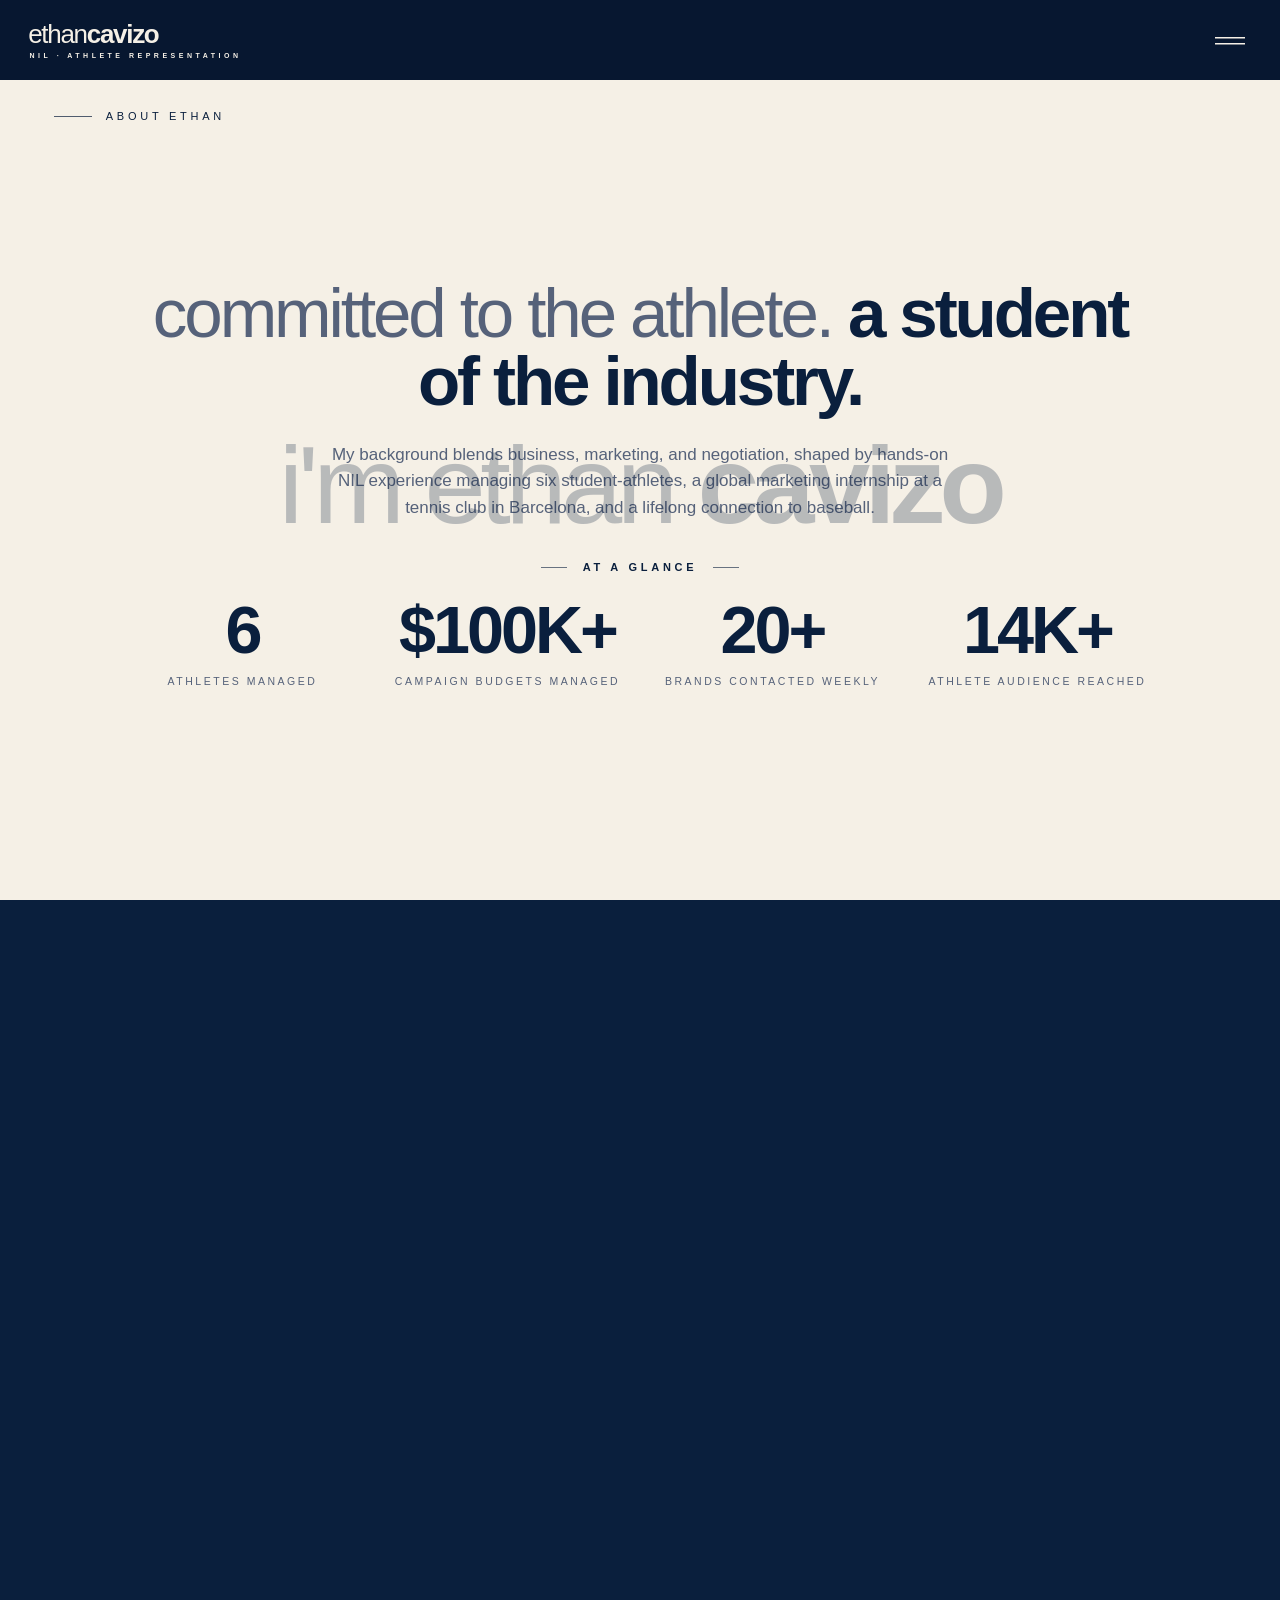
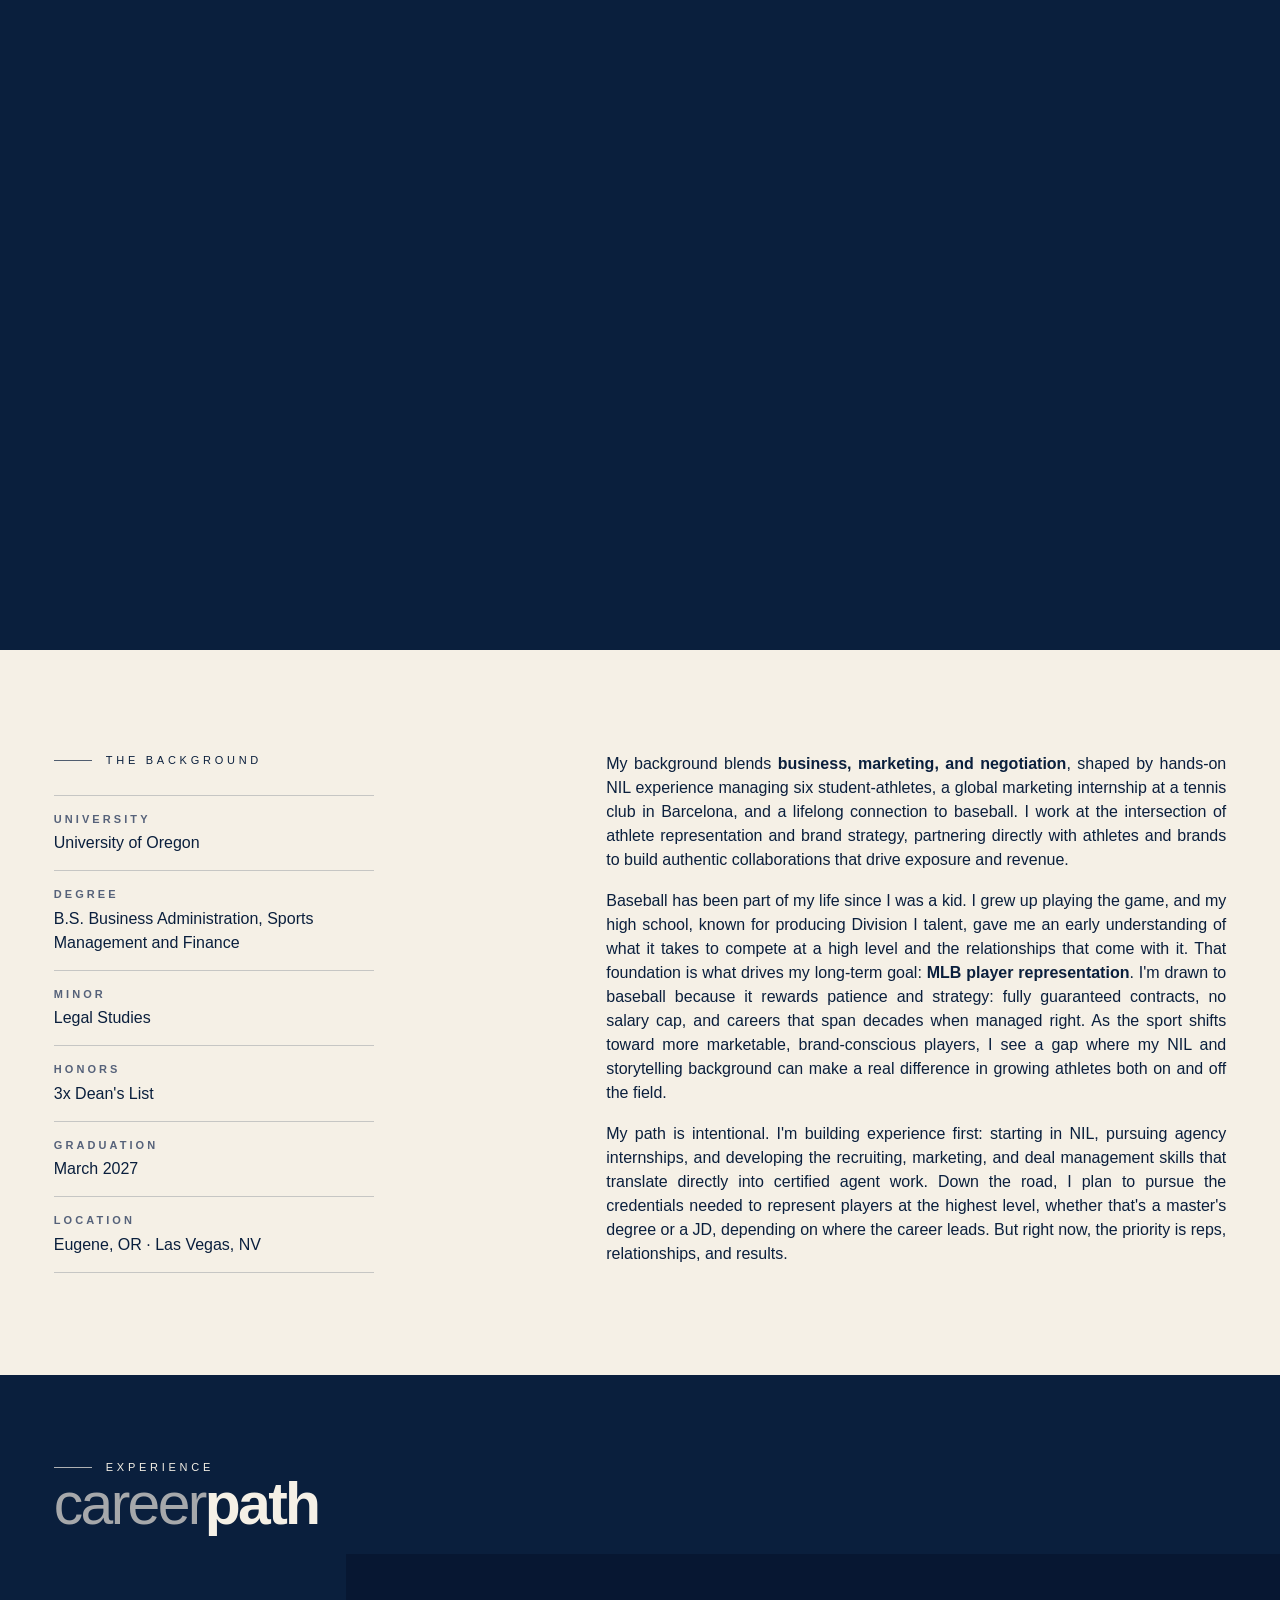
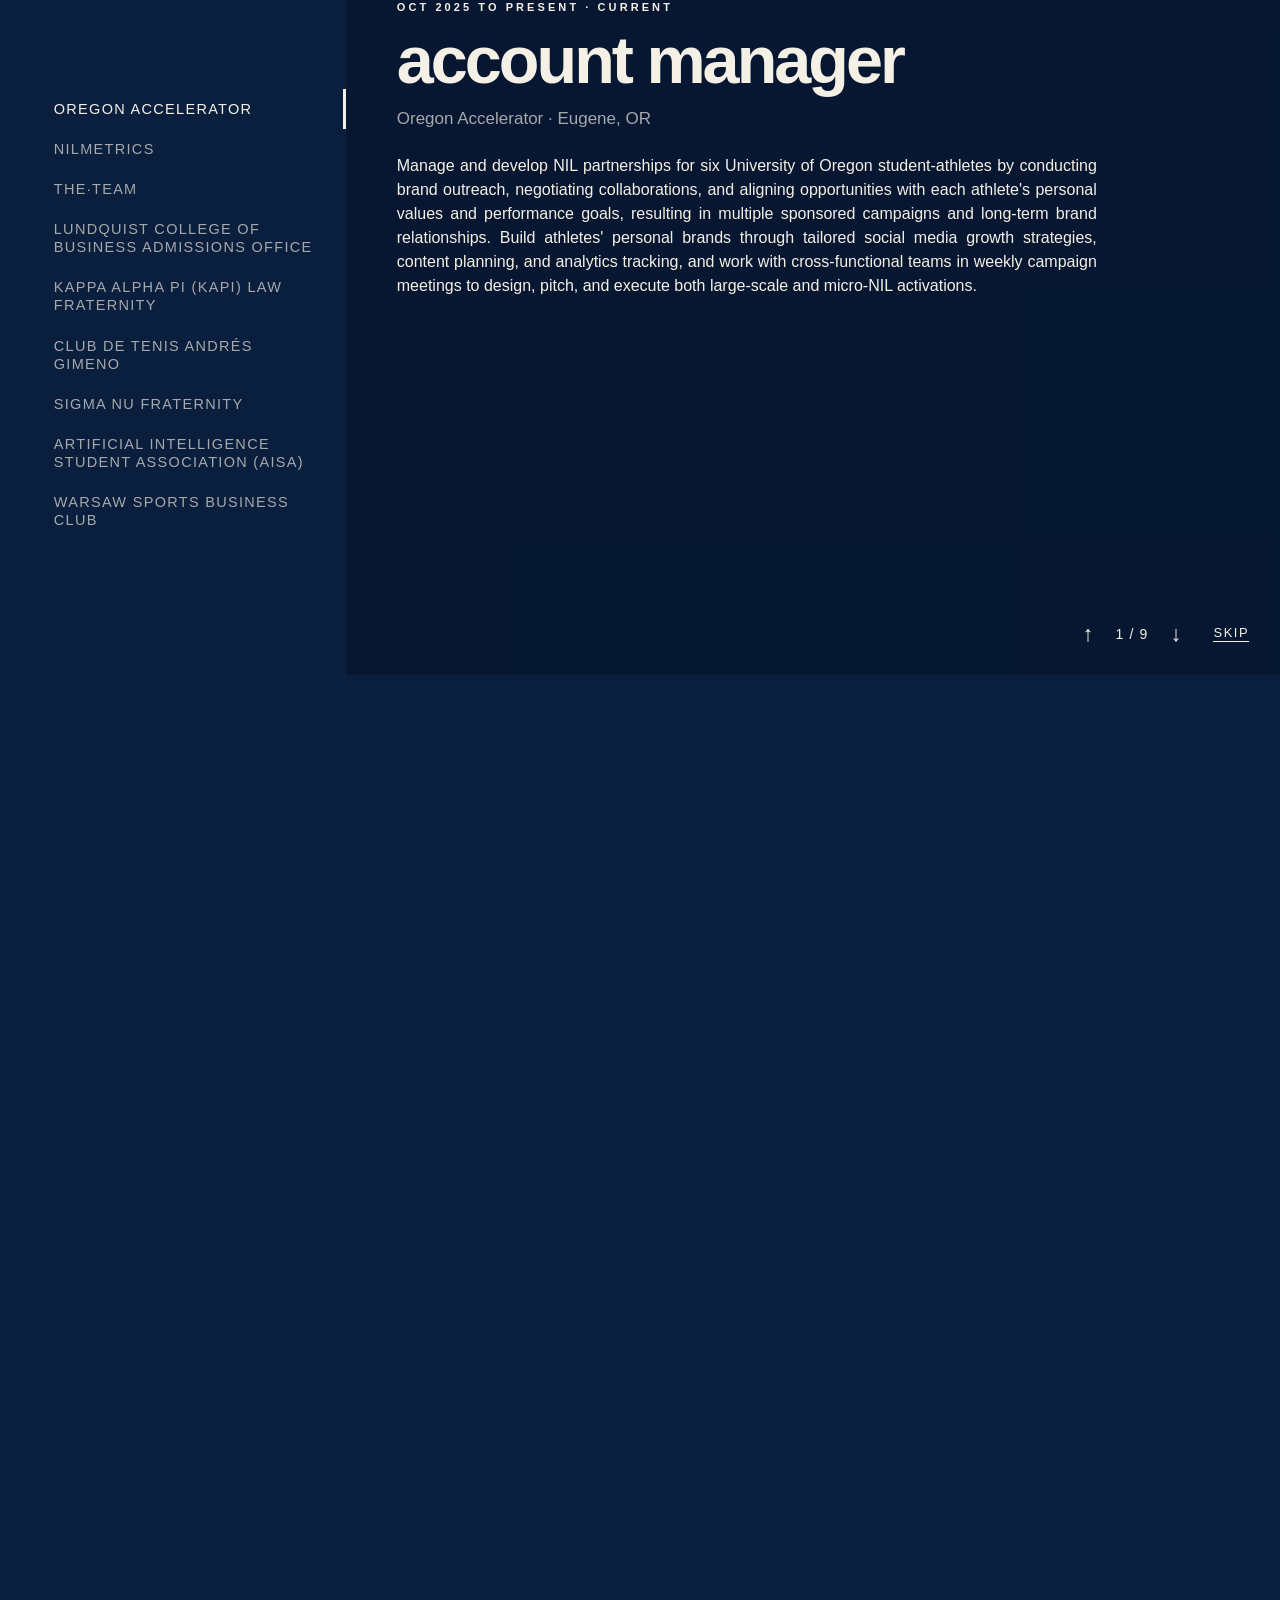
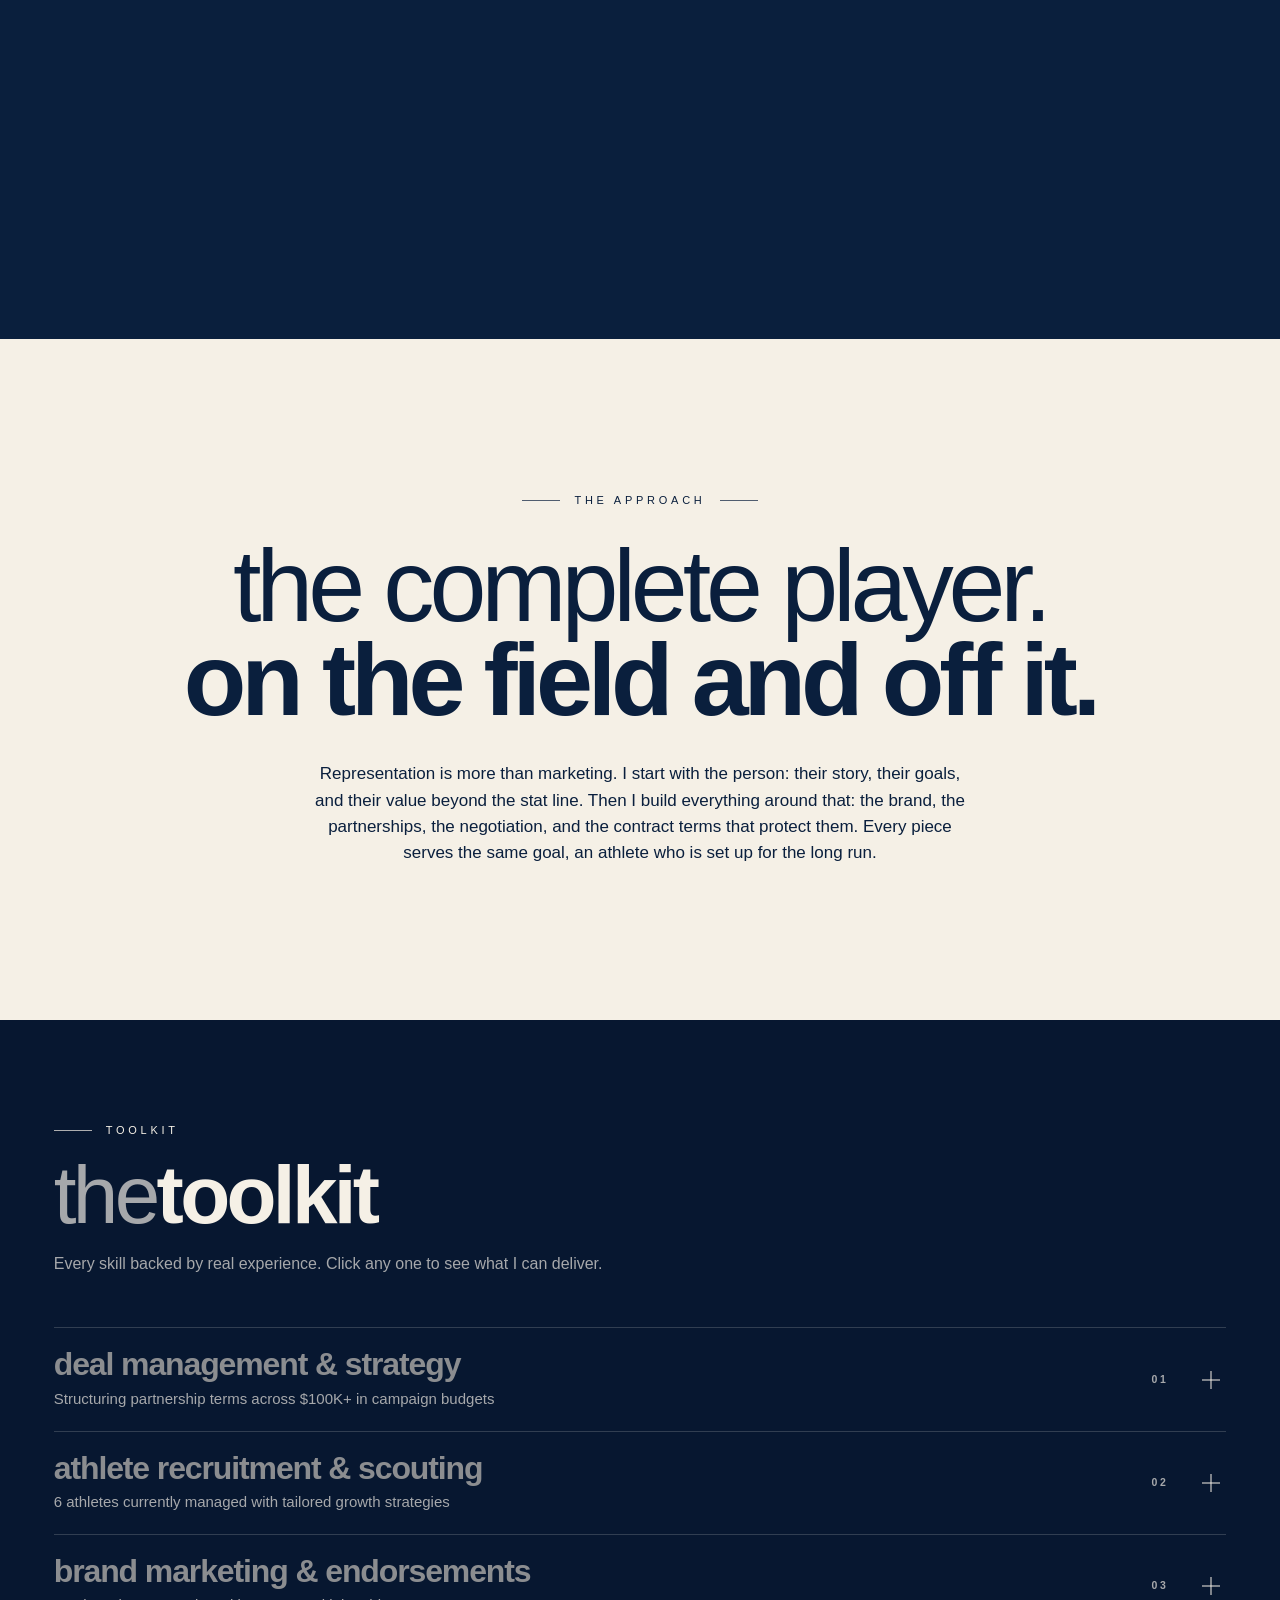
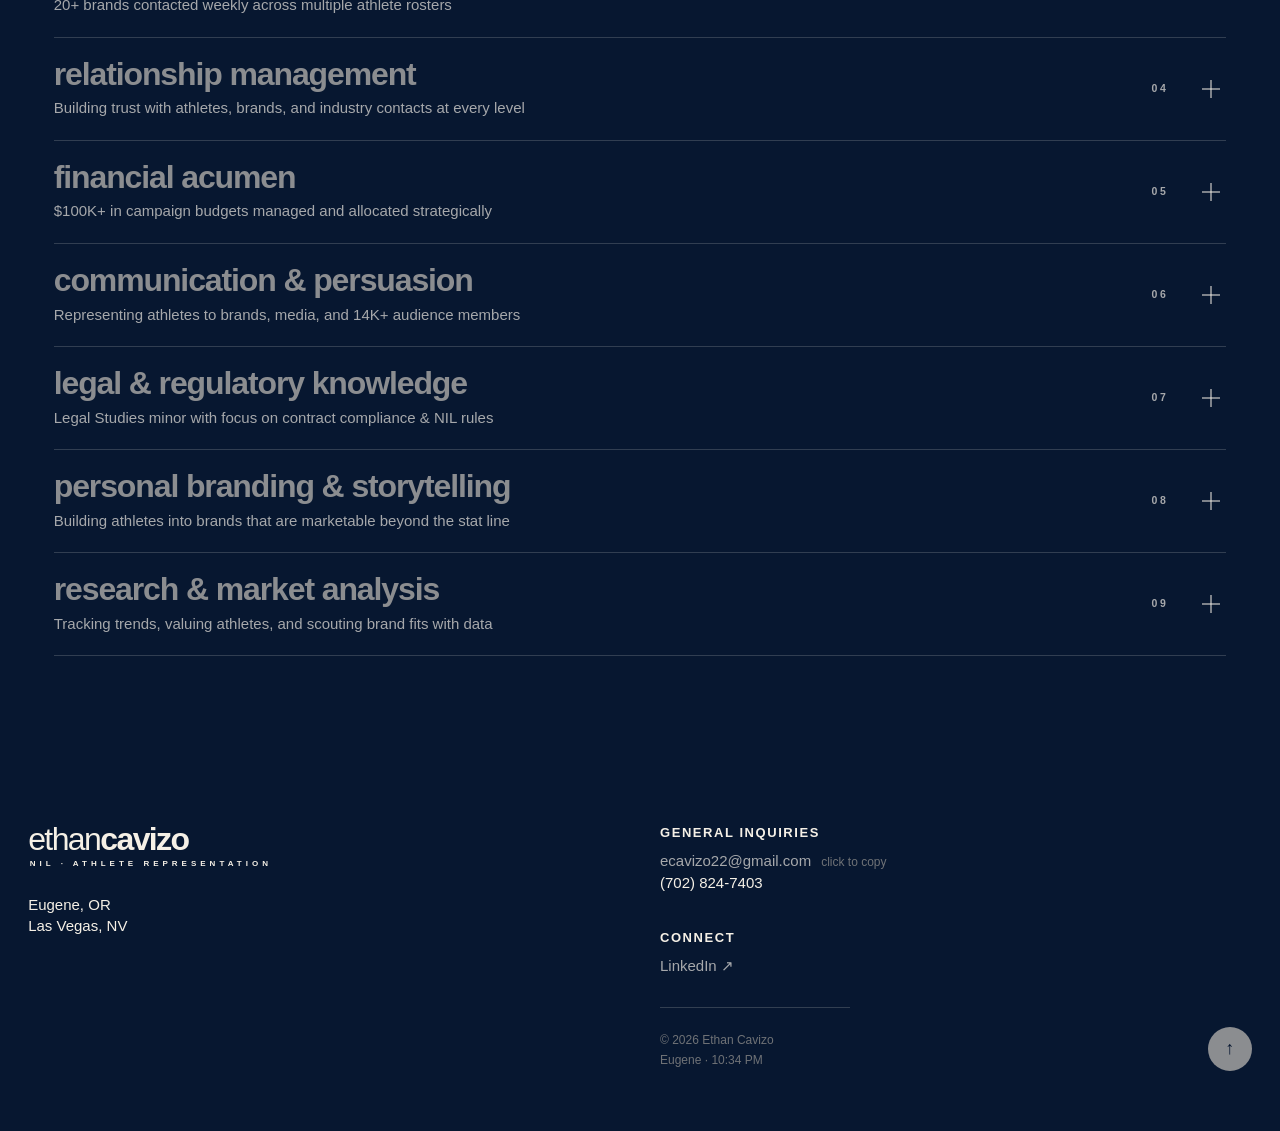
==== commit 6dfeb381: "Add files via upload" ====
--- a/about.html
+++ b/about.html
@@ -5,7 +5,7 @@
 <meta name="viewport" content="width=device-width, initial-scale=1.0">
 <title>About | Ethan Cavizo</title>
 <meta name="description" content="Background, experience and toolkit of Ethan Cavizo: NIL, brand partnerships and a path toward MLB player representation.">
-<link rel="stylesheet" href="css/style.css?v=23">
+<link rel="stylesheet" href="css/style.css?v=46">
 </head>
 <body data-page="about">
 
@@ -163,7 +163,7 @@
   </section>
 </main>
 
-<script src="js/data.js?v=23"></script>
-<script src="js/site.js?v=23"></script>
+<script src="js/data.js?v=46"></script>
+<script src="js/site.js?v=46"></script>
 </body>
 </html>
--- a/css/style.css
+++ b/css/style.css
@@ -397,3 +397,64 @@
 .st-deck iframe { height: 100%; }
 .st-deck .st-crop { background: var(--deep); }
 @media (max-width: 900px) { .has-deck .st-cap, .has-deck .st-detail, .has-deck .st-media { right: 0; } }
+
+/* faded title sizes itself to the space left of the media, so it never runs under it */
+.st-media { container-type: inline-size; overflow: hidden; }
+.ghost { font-size: clamp(40px, 12.5cqw, 128px); max-width: 100%; overflow-wrap: break-word; }
+
+/* extra project photo */
+.st-photo { margin-top: 26px; }
+.st-photo img { width: 100%; border-radius: 4px; }
+.st-media img.st-photo-bg { height: calc(100% - 178px); object-position: 62% 100%; }
+
+/* brand logo on a cream plate, so any logo colour reads on the navy */
+.st-logo { display: flex; align-items: center; justify-content: center; background: var(--cream); border-radius: 4px; margin-top: 26px; width: 260px; max-width: 100%; height: 150px; padding: 26px 34px; }
+.st-logo img { position: static !important; width: 100% !important; height: 100% !important; object-fit: contain !important; }
+.st-logo-lg { position: relative; margin-top: -14%; width: min(440px, 80%); height: clamp(180px, 34vh, 260px); padding: 44px 56px; }
+.st-logo-dark { background: #04101f; border: 1px solid var(--line); }
+.st-logo-white { background: #fff; }
+@media (max-width: 700px) {
+  .st-media { align-items: flex-start; padding-top: 22px; }
+  .st-logo-lg { margin-top: 0; width: 100%; height: 170px; padding: 28px 40px; }
+  .ghost { margin-top: 6px; }
+  .st-media img.st-photo-bg { height: calc(100% - 230px); }
+}
+
+/* photo used as the right-hand column */
+.st-own-photo { width: calc(42% - 26px); top: 20px; right: 26px; bottom: 66px; border-radius: 6px; overflow: hidden; }
+.st-own-photo::after { display: none; }
+.has-own .st-own-photo ~ .st-detail { right: 42%; }
+@media (min-width: 901px) { .st-narrow-only { display: none; } }
+
+/* blog: NIL news reels */
+.news { display: grid; grid-template-columns: minmax(0, 400px) 1fr; gap: clamp(24px, 5vw, 72px); align-items: start; margin-top: clamp(48px, 7vw, 92px); padding-top: clamp(36px, 5vw, 60px); border-top: 1px solid var(--line); }
+.news h3 { font-size: clamp(30px, 3.8vw, 52px); text-transform: lowercase; letter-spacing: -0.04em; margin: 14px 0 16px; }
+.reels { display: grid; grid-template-columns: repeat(2, minmax(0, 330px)); gap: 22px; justify-content: end; }
+.reel { margin: 0; container-type: inline-size; }
+.reel iframe { display: block; width: 100%; height: calc(100% + 700px); border: 0; }
+.reel figcaption { margin-top: 12px; font-size: 11px; font-weight: 700; letter-spacing: .22em; text-transform: uppercase; color: var(--grey); }
+@media (max-width: 820px) { .news { grid-template-columns: 1fr; } .reels { justify-content: start; } }
+@media (max-width: 480px) { .reels { grid-template-columns: minmax(0, 330px); } }
+
+/* ===== home panel: media fills the whole space above the caption, like a photo ===== */
+.st-home { display: flex; flex-direction: column; }
+.st-home .st-media { position: relative; inset: auto; flex: 1; min-height: 0; padding: 0; }
+.st-home .st-cap { position: relative; left: auto; right: auto; bottom: auto; flex: none; }
+.st-home.has-embed .st-media, .st-home.has-embed .st-cap { right: auto; margin-right: min(390px, 38%); }
+.st-home.has-deck .st-media, .st-home.has-deck .st-cap { margin-right: min(600px, 52%); }
+.st-home .ghost { margin: 0 5%; }
+.st-home .st-media img.st-photo-bg { height: 100%; }
+.st-home .st-logo-lg { position: absolute; inset: 0; width: auto; height: auto; margin: 0; border: 0; border-radius: 0; padding: 7% 13%; }
+.st-logo-cover { padding: 0 !important; overflow: hidden; }
+.st-logo-cover img { object-fit: cover !important; }
+@media (max-width: 900px) { .st-home.has-embed .st-media, .st-home.has-embed .st-cap, .st-home.has-deck .st-media, .st-home.has-deck .st-cap { margin-right: 0; } }
+@media (max-width: 700px) { .st-home .st-media { padding-top: 0; } .st-home .st-logo-lg { padding: 9% 14%; } .st-home .st-cap { padding-bottom: 74px; } }
+
+/* ===== work page: logos fill their space ===== */
+.st-detail .st-logo { width: 100%; height: clamp(150px, 25vh, 230px); padding: 30px 22%; }
+.st-detail .st-logo.st-logo-cover { padding: 0; }
+.st-own-logo { display: flex; align-items: center; justify-content: center; padding: 7% 7%; }
+.st-own-logo:not(.st-logo-dark):not(.st-logo-white) { background: var(--cream); }
+.st-own-logo img { width: 100%; height: 100%; object-fit: contain; }
+.st-own-logo.st-logo-cover { padding: 0; }
+.st-own-logo.st-logo-cover img { object-fit: cover; }
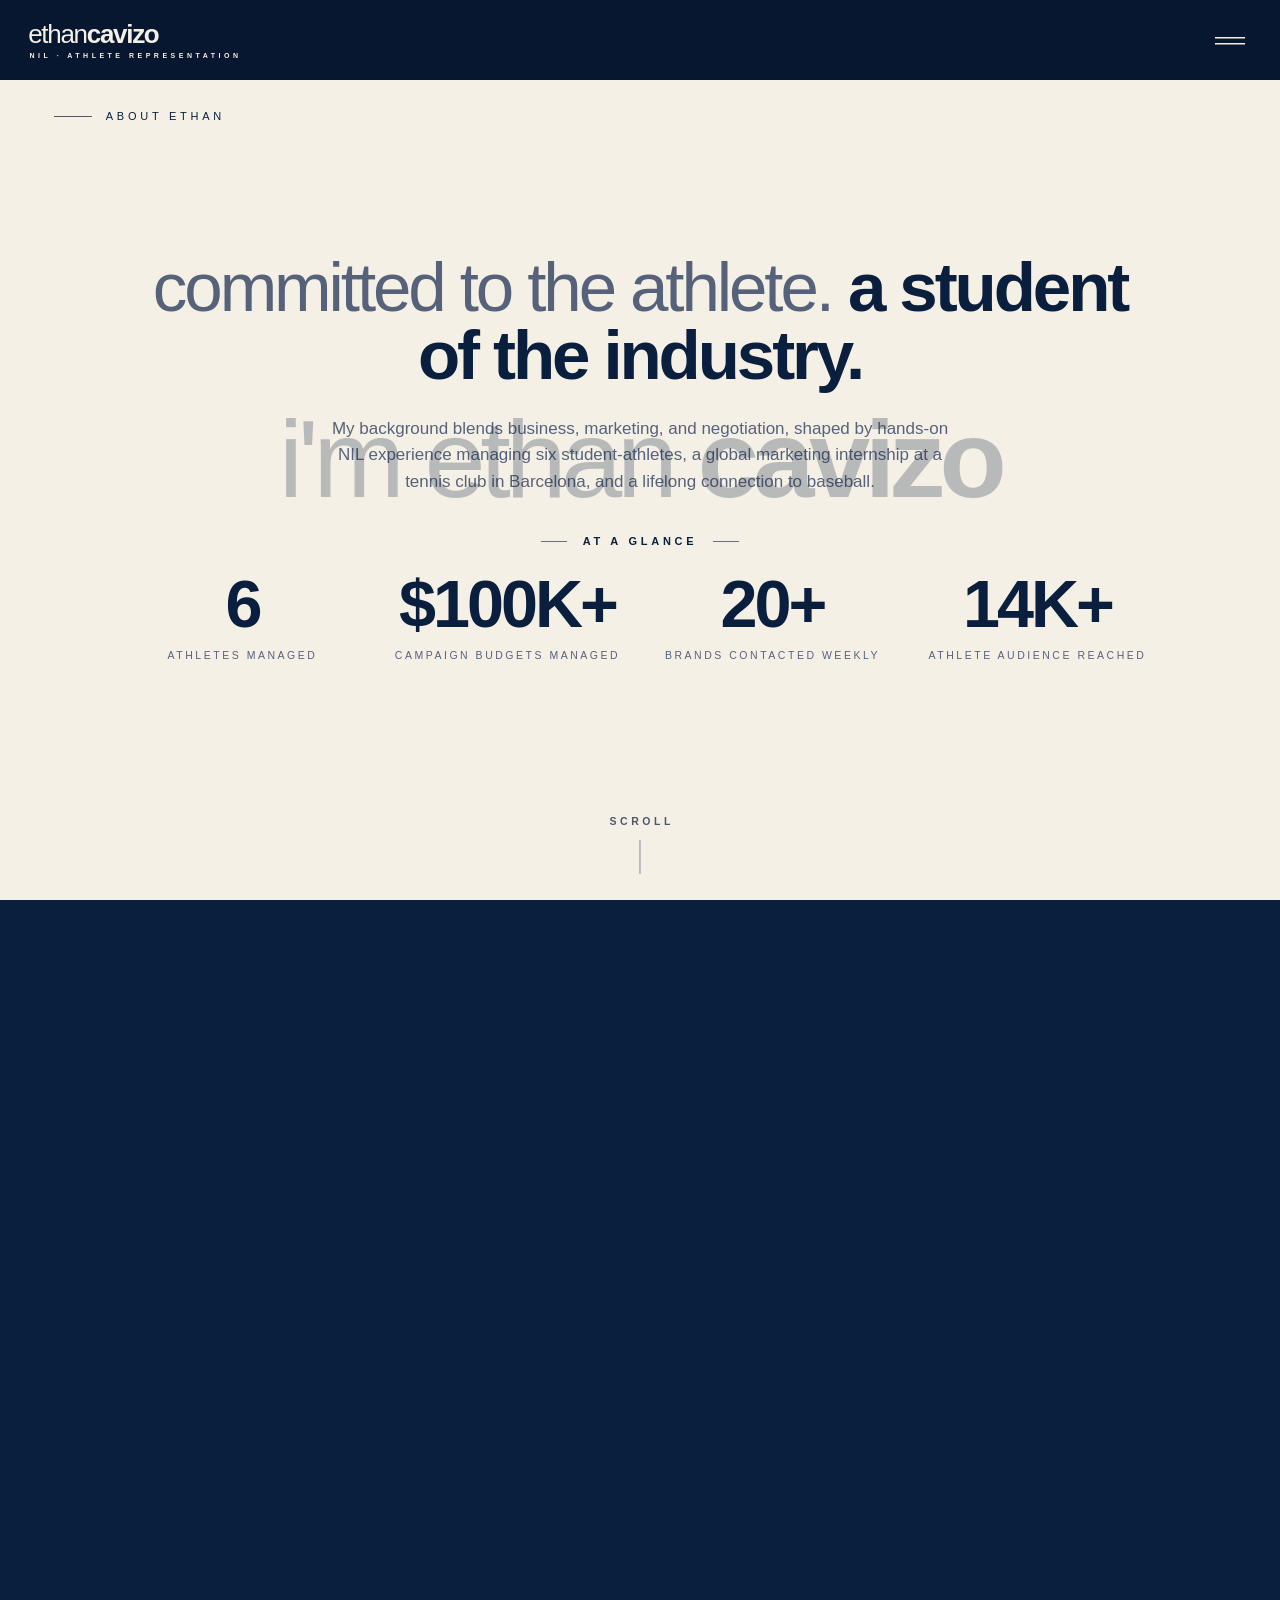
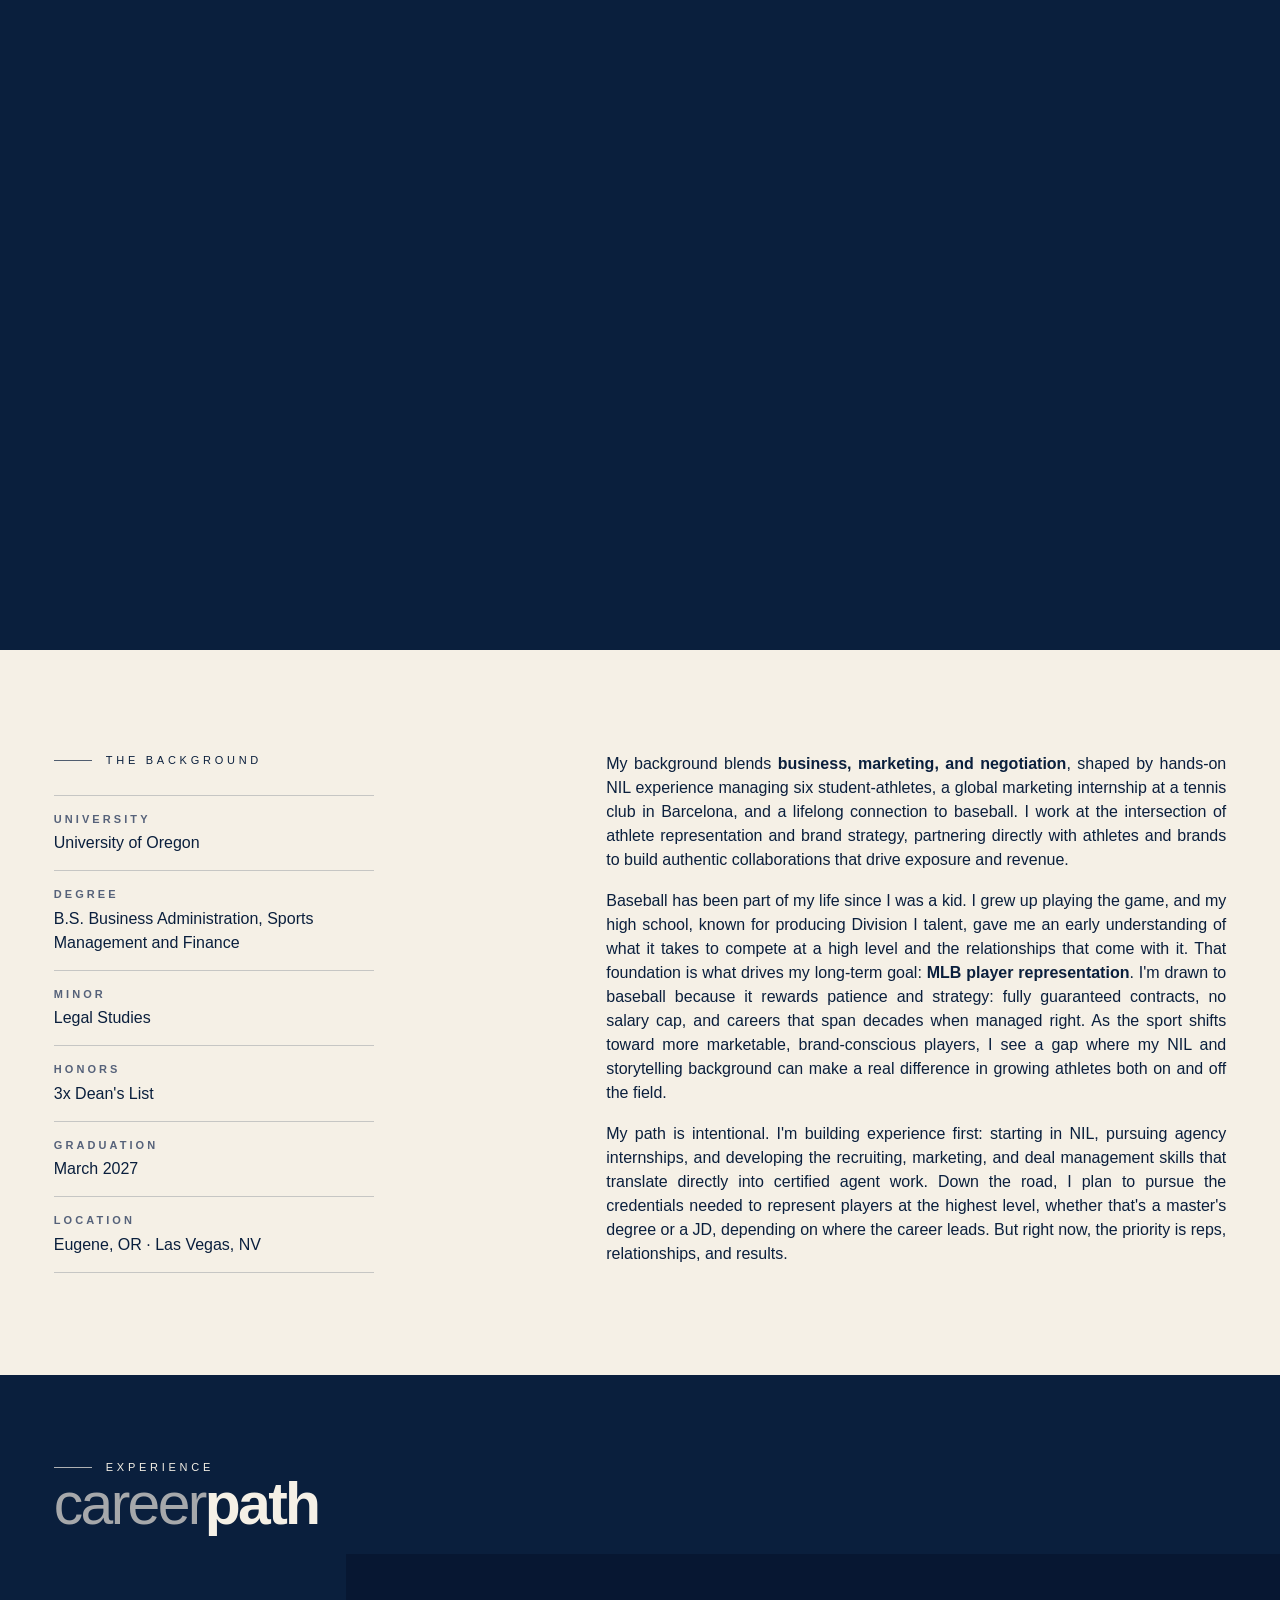
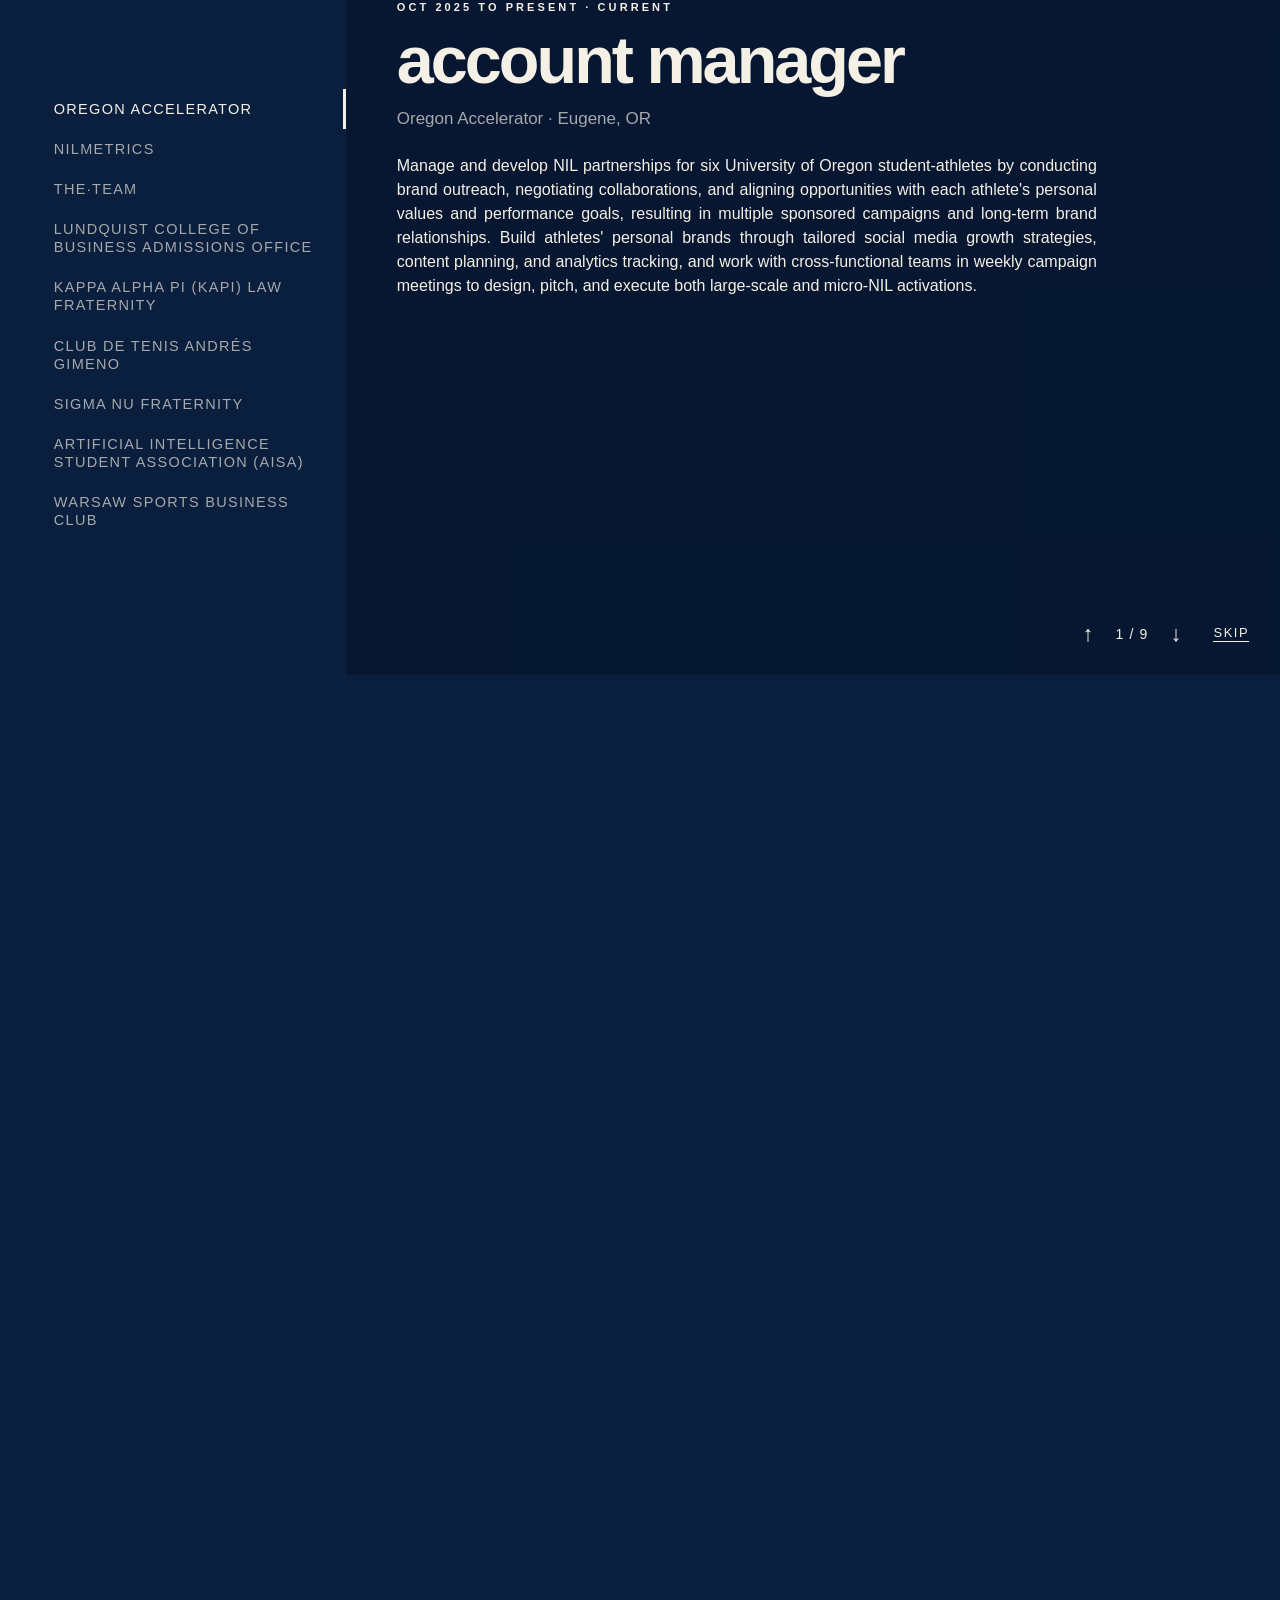
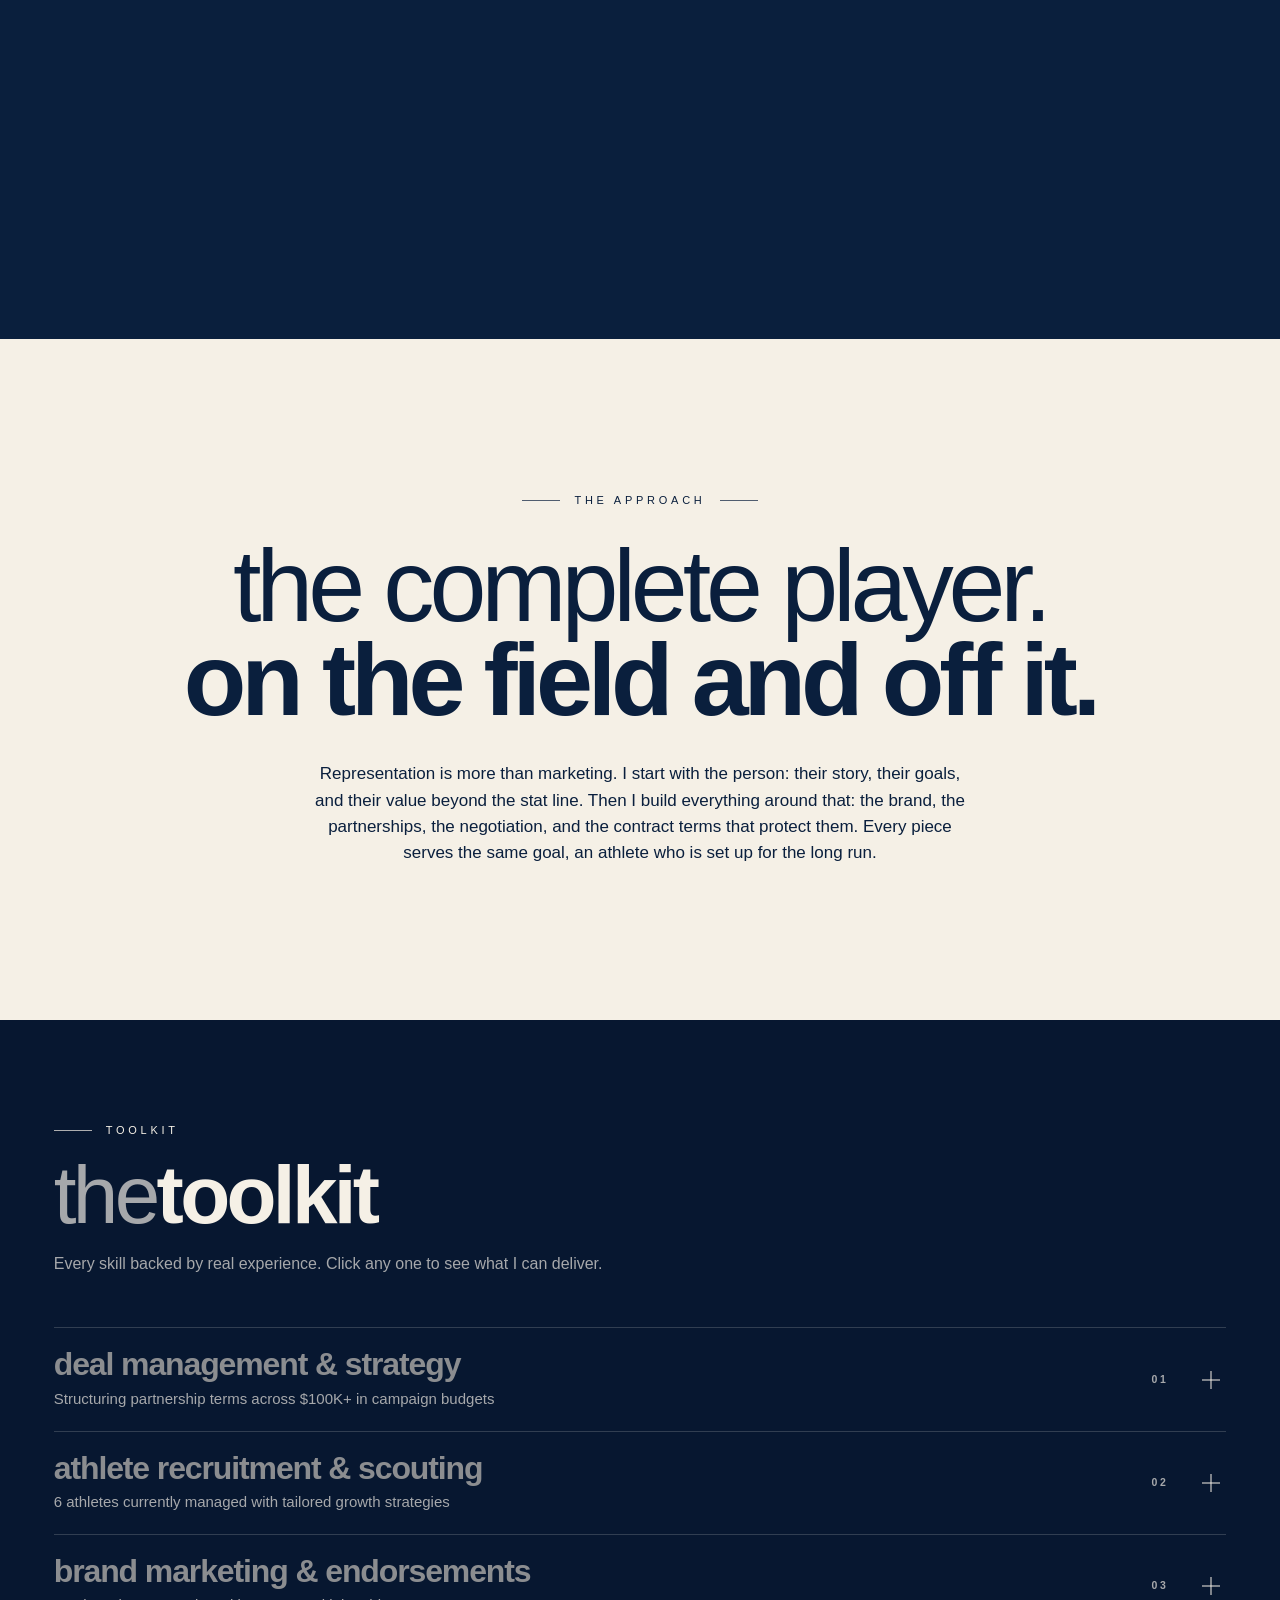
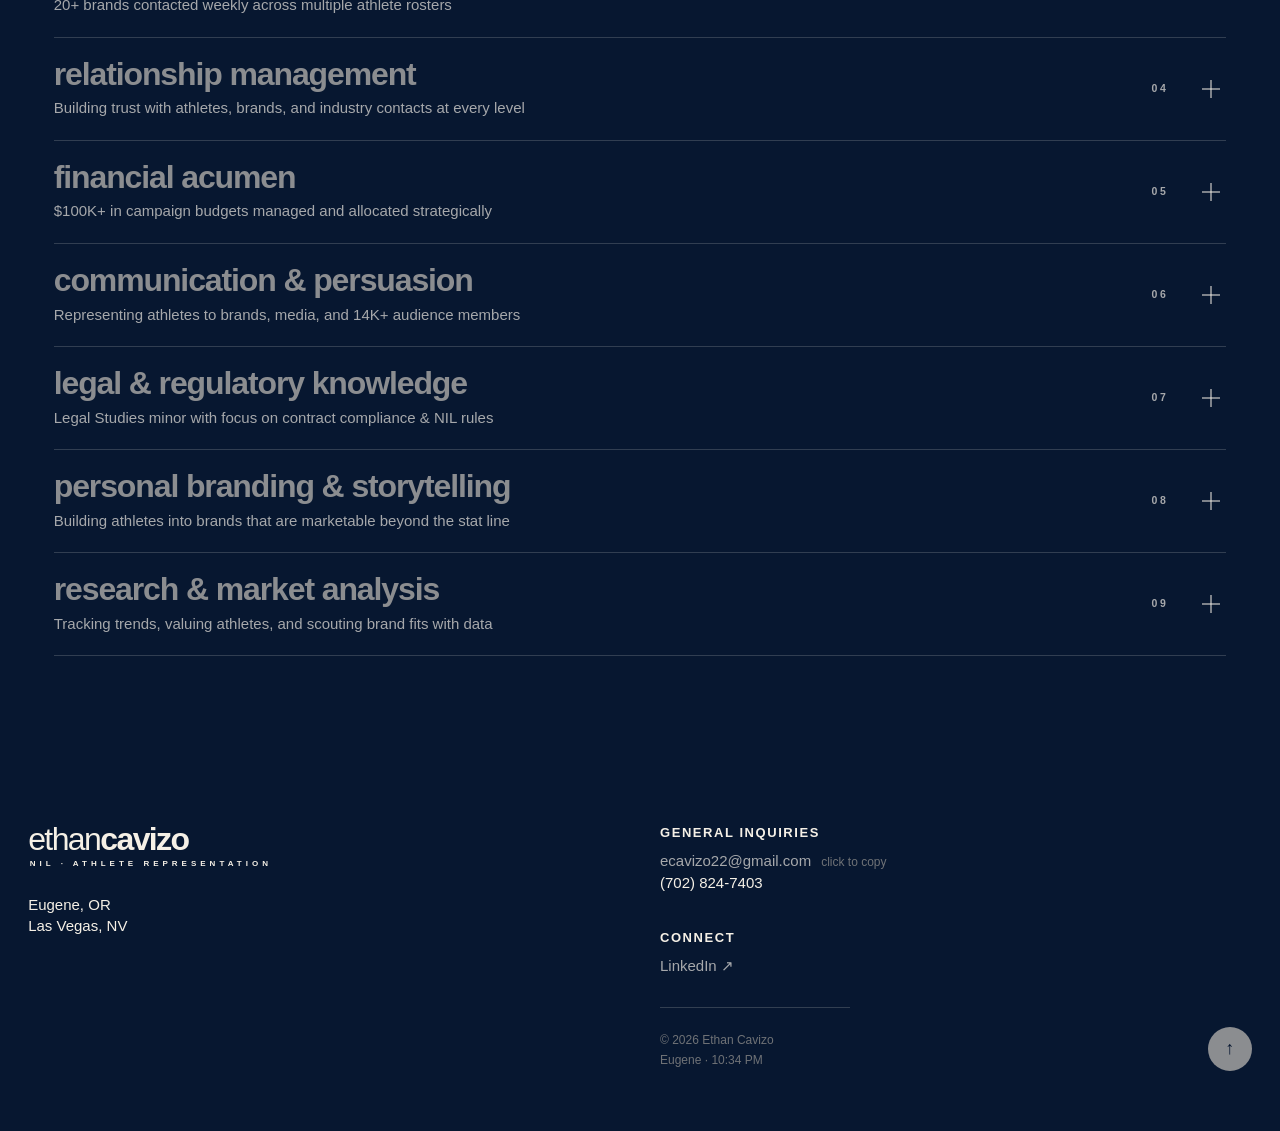
==== commit e883ecee: "Add files via upload" ====
--- a/about.html
+++ b/about.html
@@ -5,7 +5,7 @@
 <meta name="viewport" content="width=device-width, initial-scale=1.0">
 <title>About | Ethan Cavizo</title>
 <meta name="description" content="Background, experience and toolkit of Ethan Cavizo: NIL, brand partnerships and a path toward MLB player representation.">
-<link rel="stylesheet" href="css/style.css?v=46">
+<link rel="stylesheet" href="css/style.css?v=48">
 </head>
 <body data-page="about">
 
@@ -26,6 +26,7 @@
           <div><b data-count="14K+">14K+</b><span>Athlete audience reached</span></div>
         </div>
       </div>
+      <a class="scroll-cue" href="#background"><span>Scroll</span><i aria-hidden="true"></i></a>
     </div>
   </section>
 
@@ -163,7 +164,7 @@
   </section>
 </main>
 
-<script src="js/data.js?v=46"></script>
-<script src="js/site.js?v=46"></script>
+<script src="js/data.js?v=48"></script>
+<script src="js/site.js?v=48"></script>
 </body>
 </html>
--- a/css/style.css
+++ b/css/style.css
@@ -104,7 +104,7 @@
 .hero-brand b { font-weight: 700; }
 .hero-brand small { font-size: clamp(8px, .8vw, 10px); margin-top: 10px; }
 .tagline { top: 48%; transform: translateY(-50%); font-size: clamp(12px, 1.55vw, 23px); font-weight: 700; letter-spacing: .62em; text-transform: uppercase; padding: 0 16px 0 calc(16px + .62em); line-height: 2; }
-.hero-links { bottom: 22px; display: flex; justify-content: center; gap: clamp(18px, 2.2vw, 30px); }
+.hero-links { bottom: 98px; display: flex; justify-content: center; gap: clamp(18px, 2.2vw, 30px); }
 .hero-links a { font-size: clamp(22px, 2vw, 28px); font-weight: 700; letter-spacing: -0.02em; text-transform: lowercase; color: rgba(245, 240, 230, .62); transition: color .2s; }
 .hero-links a:hover { color: var(--ink); }
 @media (max-width: 720px) { .tagline { letter-spacing: .4em; padding-left: calc(16px + .4em); font-size: 13px; } }
@@ -315,8 +315,19 @@
 .eyebrow::before { content: ""; width: 38px; height: 1px; background: currentColor; opacity: .7; }
 
 .pin { position: relative; height: 250vh; }
-.pin-stage { position: sticky; top: 0; height: 100vh; height: 100svh; display: flex; align-items: center; justify-content: center; text-align: center; overflow: hidden; padding: 110px var(--pad) 40px; }
+.pin-stage { position: sticky; top: 0; height: 100vh; height: 100svh; display: flex; align-items: center; justify-content: center; text-align: center; overflow: hidden; padding: 110px var(--pad) 92px; }
 .pin-stage .eyebrow { position: absolute; top: 108px; left: var(--pad); }
+.scroll-cue { position: absolute; left: 50%; bottom: 20px; transform: translateX(-50%); display: flex; flex-direction: column; align-items: center; gap: 10px; padding: 6px 14px; font-size: 10.5px; font-weight: 700; letter-spacing: .34em; text-transform: uppercase; color: var(--ink); opacity: .72; transition: opacity .2s; }
+.scroll-cue span { margin-right: -.34em; }
+.scroll-cue:hover { opacity: 1; }
+.scroll-cue i { position: relative; display: block; width: 1px; height: 34px; background: rgba(10, 31, 61, .2); overflow: hidden; }
+.scroll-cue i::after { content: ""; position: absolute; left: 0; top: 0; width: 100%; height: 100%; background: var(--ink); animation: cue 1.9s cubic-bezier(.6,0,.3,1) infinite; }
+@keyframes cue { 0% { transform: translateY(-100%); } 55% { transform: translateY(0); } 100% { transform: translateY(100%); } }
+@media (prefers-reduced-motion: reduce) { .scroll-cue i::after { animation: none; } }
+@media (max-height: 700px) { .scroll-cue { bottom: 10px; gap: 6px; } .scroll-cue i { height: 20px; } .pin-stage { padding-bottom: 70px; } }
+.hero > .scroll-cue { left: 50%; right: auto; bottom: 18px; }
+.hero > .scroll-cue i { background: rgba(245, 240, 230, .25); }
+@media (max-height: 700px) { .hero-links { bottom: 72px; } .hero > .scroll-cue { bottom: 10px; } }
 .pin-a { position: absolute; left: 0; right: 0; padding: 0 var(--pad); font-size: clamp(44px, 8.6vw, 132px); font-weight: 300; letter-spacing: -0.05em; line-height: .95; text-transform: lowercase; color: rgba(10, 31, 61, .26); transition: color .7s ease, opacity .5s ease, transform .7s cubic-bezier(.2,.7,.2,1); }
 .pin-a b { font-weight: 700; }
 .s1 .pin-a { color: var(--ink); }
